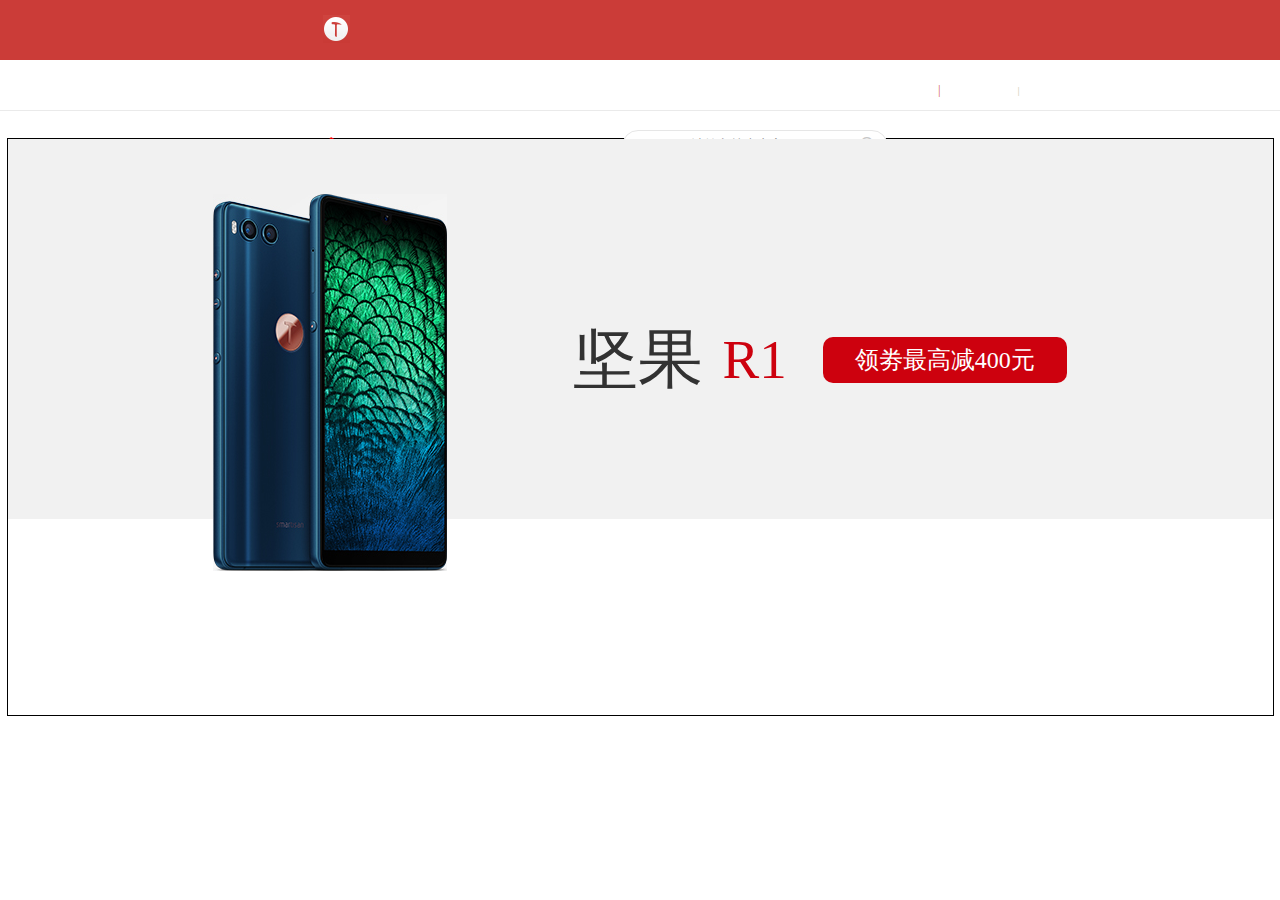
==== indexlc.html @ 738350a4 "xin" ====
<!DOCTYPE html>
<html lang="en">
<head>
	<meta charset="UTF-8">
	<meta http-equiv="Content-Type" content="text/html; charset=utf-8" />
	<meta http-equiv="Content-Type" content="text/html; charset=utf-8" />
	<meta name="keywords" content="锤子科技论坛,锤子手机,smartisan" />
	<meta name="description" content="锤子科技官方论坛,是锤子科技公司,为 Smartisan 产品用户和爱好者开设的交流讨论平台,这里汇聚了关于 Smartisan 产品方方面面的信息,拥有大量的用户原创内容. "/>
	<link rel="icon" href="images/favicon.ico">
	<link rel="stylesheet" href="css/reset.css">
	<link rel="stylesheet" href="css/indexlc.css">
	<link rel="stylesheet" href="css/commonlc.css">
	<link rel="stylesheet" href="css/iconfontlc.css">
	<title>仿锤子科技官方论坛</title>
</head>
<body>
<!-- 顶部导航栏开始 -->
<div class="top">
	<div class="container">
		<div class="container-piture">
		 	<!-- <a href="http://bbs.smartisan.com/">锤子科技官方论坛</a> -->
		 	<img src="images/8lc.png" alt="">
		</div>
		<ul class="container-left-list">
			<li class="container-left-list-item">
				<a href="#">论坛首页</a>
			</li>
			<li class="container-left-list-item">
				<a href="#">论坛版块</a>
			</li>
			<li class="container-left-list-item">
				<a href="#">官方网站</a>
			</li>
			<li class="container-left-list-item">
				<a href="#">在线商城</a>
			</li>
			<li class="container-left-list-item">
				<a href="#">欢喜云</a>
			</li>
			<li class="container-left-list-item">
				<a href="#">应用下载</a>
			</li>
			<span class="container-left-list-item-span">|</span>
		</ul>
		<ul class="container-right-list">
			<li class="container-right-list-item">
				<a href="#">登录
					<span class="container-right-list-span">|</span>
				</a>
			</li>
			<li class="container-right-list-item">
				<a href="#">注册</a>
			</li>
		</ul>
	</div>
	<div class="bottom">
		<div class="bottom-left-area">
			<i class="iconfont">&#xe615;</i>
			<a href="http://bbs.smartisan.com">论坛首页</a>
		</div>
		<div class="bottom-right-area">
			<div class="bottom-right-area-search">
				<input type="text" placeholder="搜索">
				<p>请输入搜索内容</p>
				<i class="iconfont icon1">&#xe616;</i>
				<i class="iconfont icon2">&#xe74b;</i>
				<!-- <p>用户</p> -->
			</div>
		</div>
	</div>
</div>
<!-- 顶部导航栏结束 -->

<!-- 手机展示区开始 -->
<section class="phone">
	<div class="container">
		<div class="phone-container-top">
			<div class="phone-container-picture">
				<img src="images/phonelc.PNG" alt="">
			</div>
			<div class="phone-container-new clearfix">
				<div class="name">坚果</div>
				<div class="style">R1</div>
				<div class="price">领劵最高减400元</div>
			</div>
		</div>
		<div class="phone-container-bottom">
			
		</div>
	</div>
</section>
<!-- 手机展示区结束 -->
</body>
</html>
---- css/indexlc.css ----
.top{
	/*height: 100px;*/
	/*background: #cb3c38;*/
	margin-bottom: 27px;
}
.top .container{
	width: 100%;
	height: 60px;
	background: #cb3c38;
}
.top .container .container-piture{
	float: left;
	/*background: green;*/
	height: 60px;
	width: 458px;
	box-sizing: border-box;
}
.top .container .container-piture{
	padding-left: 323px;
	padding-top: 8px;
	line-height: 60px;
}
.top .container .container-left-list{
	float: left;
	/*background: pink;*/
	height: 60px;
	width: 555px;
	margin-left: 394px;
}
.top .container .container-left-list .container-left-list-item{
	float: left;
	line-height: 60px;
	color: #fff;
	margin-left: 30px;
	cursor: pointer;
	font-size: 14px;
}
.top .container .container-right-list{
	float: left;
	/*background: blue;*/
	height: 60px;
	width: 100px;
}
.top .container .container-left-list .container-left-list-item-span{
	margin-left: 42px;
	line-height: 60px;
	font-size: 13px;
	color: #d4625e;
}
.top .container .container-right-list{
	margin-left: 38px;
}
.top .container .container-right-list .container-right-list-item{
	float: left;
	line-height: 60px;
	color: #fff;
	font-size: 10px;
}
.top .container .container-right-list .container-right-list-span{
	line-height: 60px;
	font-size: 11px;
	color: #ccccb0;
	margin-left: 8px;
	margin-right: 8px;
}
.bottom{
	width: 100%;
	height: 50px;
	background: #fff;
	border-bottom: 1px solid #eaeaea;
}
.top .bottom-left-area{
	position: relative;
	float: left; 
	margin-left: 323px;
	height: 40px;
	width: 83px;
	line-height: 50px;
	font-size: 18px;
	color: red;
	box-sizing: border-box;
}
.top .bottom-left-area a{
	color: #757575;
	font-size: 14px;
	margin-left: 5px;
}
.top .bottom-right-area{
	position: relative;
	float: right; 
	/*height: 50px;*/
	line-height: 50px;
	margin-right: 392px;
	/*background: blue;*/
}
.top .bottom-right-area input{
	border-radius: 20px;
	width: 250px;
	height: 30px;
	border: 1px solid #e6e6e6;
	outline: none;
	cursor: pointer;
	font-size: 13px;
	line-height: 50px;
	color: #999999;
	padding-left: 14px;
}
.top .bottom-right-area p{
	position: absolute;
	top:0;
	left:70px;
	font-size: 13px;
	color: #757575;
	line-height: 50px;
}
.top .bottom-right-area .icon1{
	position: absolute;
	top: 0;
	left: 48px;
	color: #c7c7c7;
	cursor: pointer;
}
.top .bottom-right-area .icon2{
	position: absolute;
	top: 0;
	right: 12px;
	font-size: 17px;
	color: #c7c7c7;
	cursor: pointer;
}
/*顶部导航栏结束*/

/*手机展示区开始*/
.phone .container{
	width: 1265px;
	height: 576px;
	border: 1px solid #000;
}
.phone .container .phone-container-top{
	position: relative;
	width: 100%;
	height: 380px;
	background:#f1f1f1; 
}
.phone .container .phone-container-picture{
	position: absolute;
	top: 55px;
	left: 205px;
}
.phone .container .phone-container-new{
	float: right;
	width: 900px;
	/*line-height: 380px;*/
}
.phone .container .phone-container-new .name{
	float: left;
	font-size: 65px;
	height: 65px;
	line-height: 65px;
	margin-top: 157px;
	color: #323232;
	margin-left: 200px;
	margin-right: 20px;
}
.phone .container .phone-container-new .style{
	float: left;
	font-size: 55px;
	height: 55px;
	line-height: 55px;
	margin-top: 162px;
	color: #cd010e;
	margin-right: 36px;
}
.phone .container .phone-container-new .price{
	float: left;
	font-size: 24px;
	width: 244px;
	height: 46px;
	line-height: 46px;
	color: #fff;
	text-align: center;
	margin-top: 167px;
	border-radius: 10px;
	background: #cd010e;
}
.phone .container .phone-container-display{
	width: 100%;
	height: 576px;
	background: #f1f1f1;
}
---- css/commonlc.css ----
.container{
	width: 1900px;
	margin: 0px auto;
}
.clearfix:after{
	display: block;
	height: 0;
	content: "";
	visibility: hidden;
	clear: both;
}
.clearfix{
	*zoom: 1;
}
a{
	text-decoration: none;
	color: #fff;
}
li{
	list-style: none;
}
.ad-list{
	width: 100%;
	border-radius: 10px;
}
.ad-list li{
	float: left;
	border: 1px solid #ededed;
	box-sizing: border-box;
	/*border-radius: 10px;*/
}
.hover:hover{
box-shadow:inset 0 0 38px rgba(0,0,0,.08);
}
---- css/iconfontlc.css ----
@font-face {font-family: "iconfont";
  src: url('iconfont.eot?t=1557052881817'); /* IE9 */
  src: url('iconfont.eot?t=1557052881817#iefix') format('embedded-opentype'), /* IE6-IE8 */
  url('[data-uri]') format('woff2'),
  url('iconfont.woff?t=1557052881817') format('woff'),
  url('iconfont.ttf?t=1557052881817') format('truetype'), /* chrome, firefox, opera, Safari, Android, iOS 4.2+ */
  url('iconfont.svg?t=1557052881817#iconfont') format('svg'); /* iOS 4.1- */
}

.iconfont {
  font-family: "iconfont" !important;
  font-size: 16px;
  font-style: normal;
  -webkit-font-smoothing: antialiased;
  -moz-osx-font-smoothing: grayscale;
}

.icon-shangcheng:before {
  content: "\e72b";
}

.icon-iconfontwenhao:before {
  content: "\e60c";
}

.icon-circleyuanquan:before {
  content: "\e71e";
}

.icon-ai-eye:before {
  content: "\e669";
}

.icon-review:before {
  content: "\e74d";
}

.icon-weibo:before {
  content: "\e63d";
}

.icon-gantan:before {
  content: "\e65f";
}

.icon-ios:before {
  content: "\e62a";
}

.icon-shouji:before {
  content: "\e62e";
}

.icon-weixin:before {
  content: "\e73b";
}

.icon-china:before {
  content: "\e65e";
}

.icon-shouye:before {
  content: "\e615";
}

.icon-chongzi:before {
  content: "\e73f";
}

.icon-xiajiantou:before {
  content: "\e616";
}

.icon-dianshi:before {
  content: "\e606";
}

.icon-biji:before {
  content: "\e649";
}

.icon-ico:before {
  content: "\e646";
}

.icon-shouye1:before {
  content: "\e73d";
}

.icon-chazhao:before {
  content: "\e74b";
}

.icon-ziyuan:before {
  content: "\e60d";
}
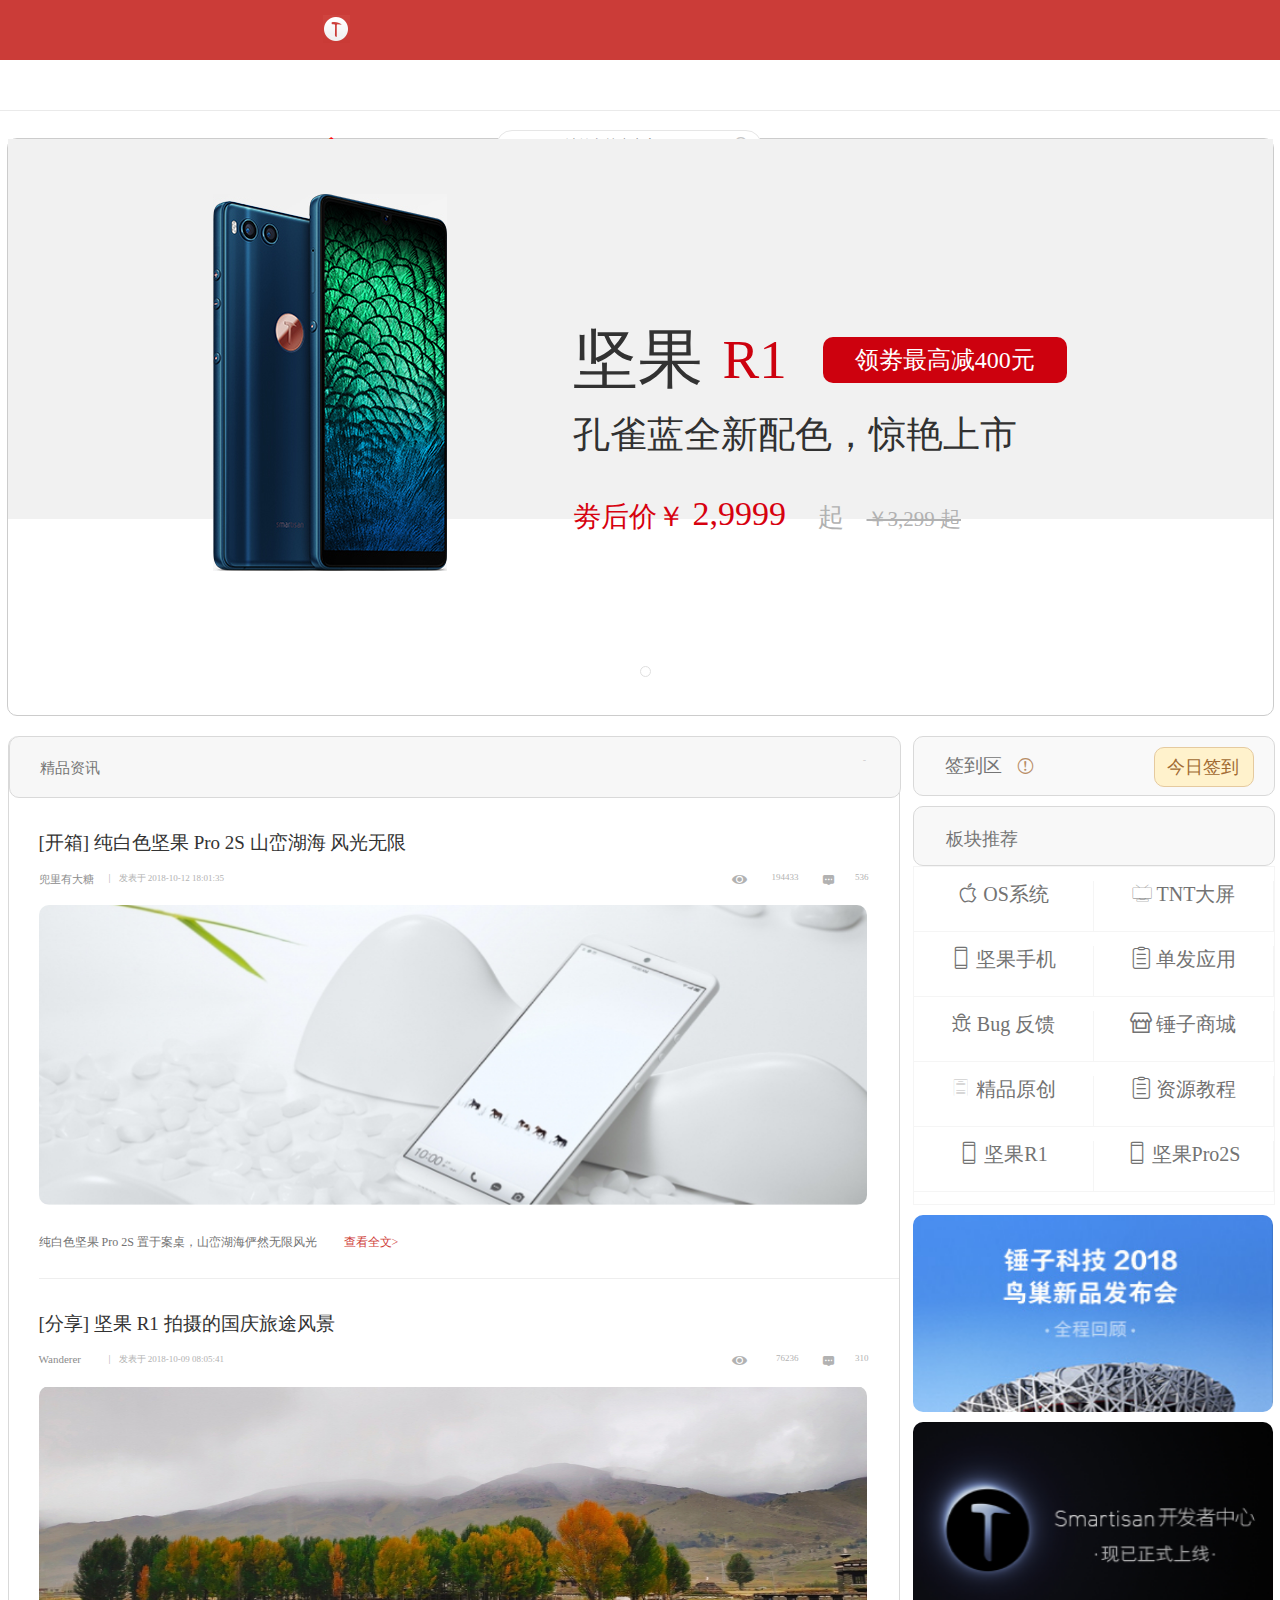
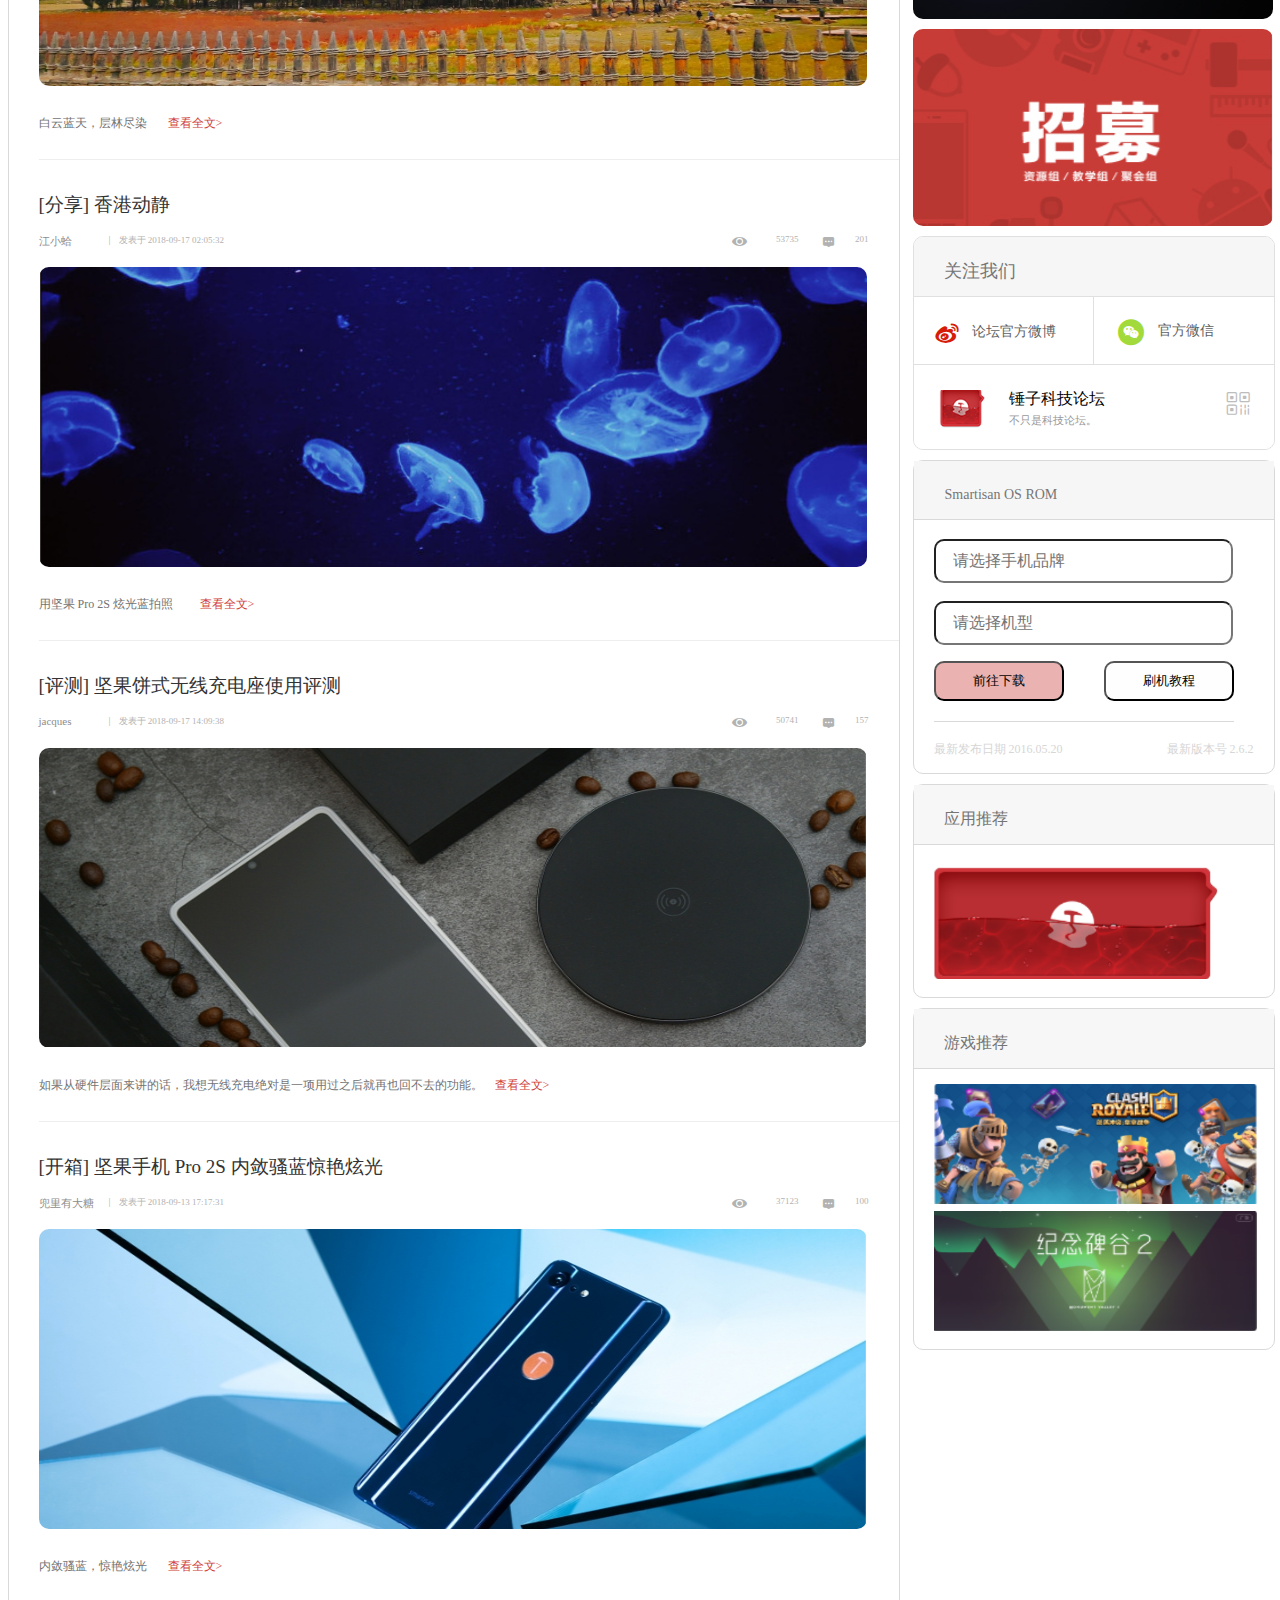
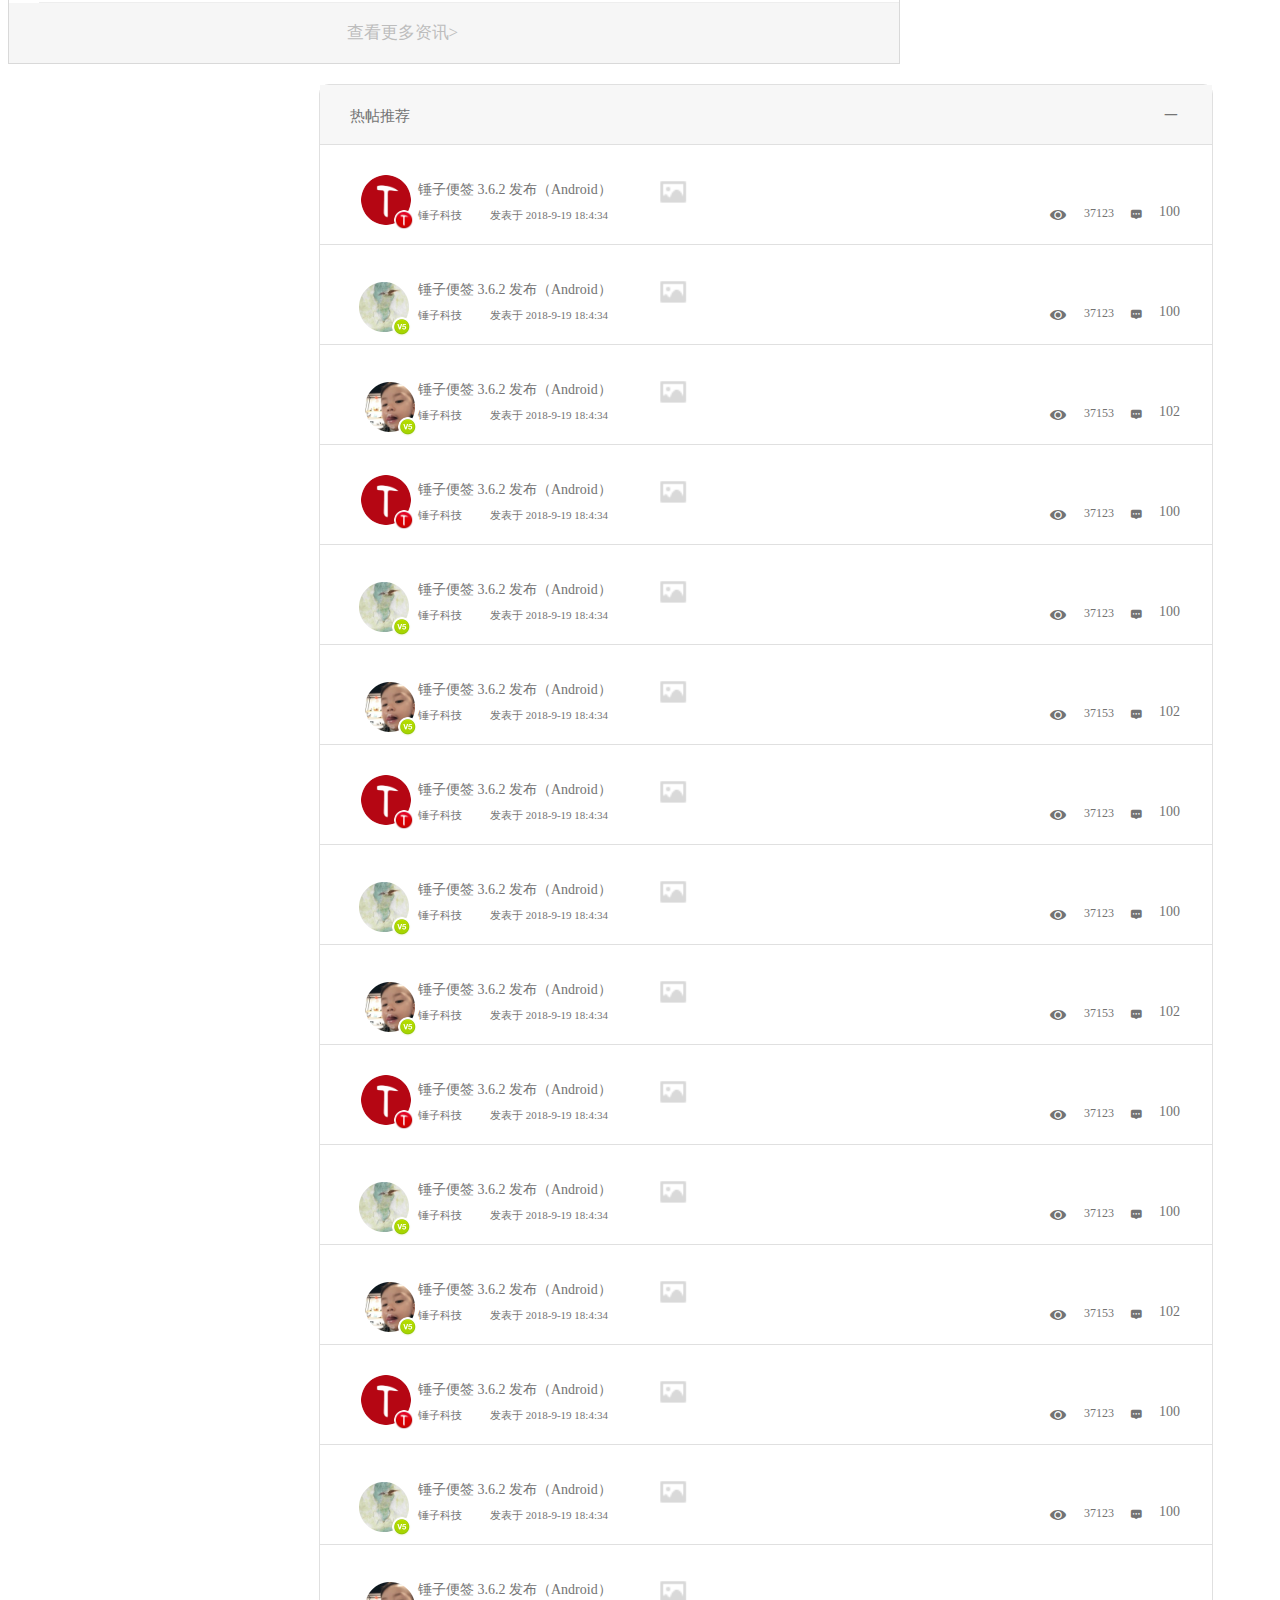
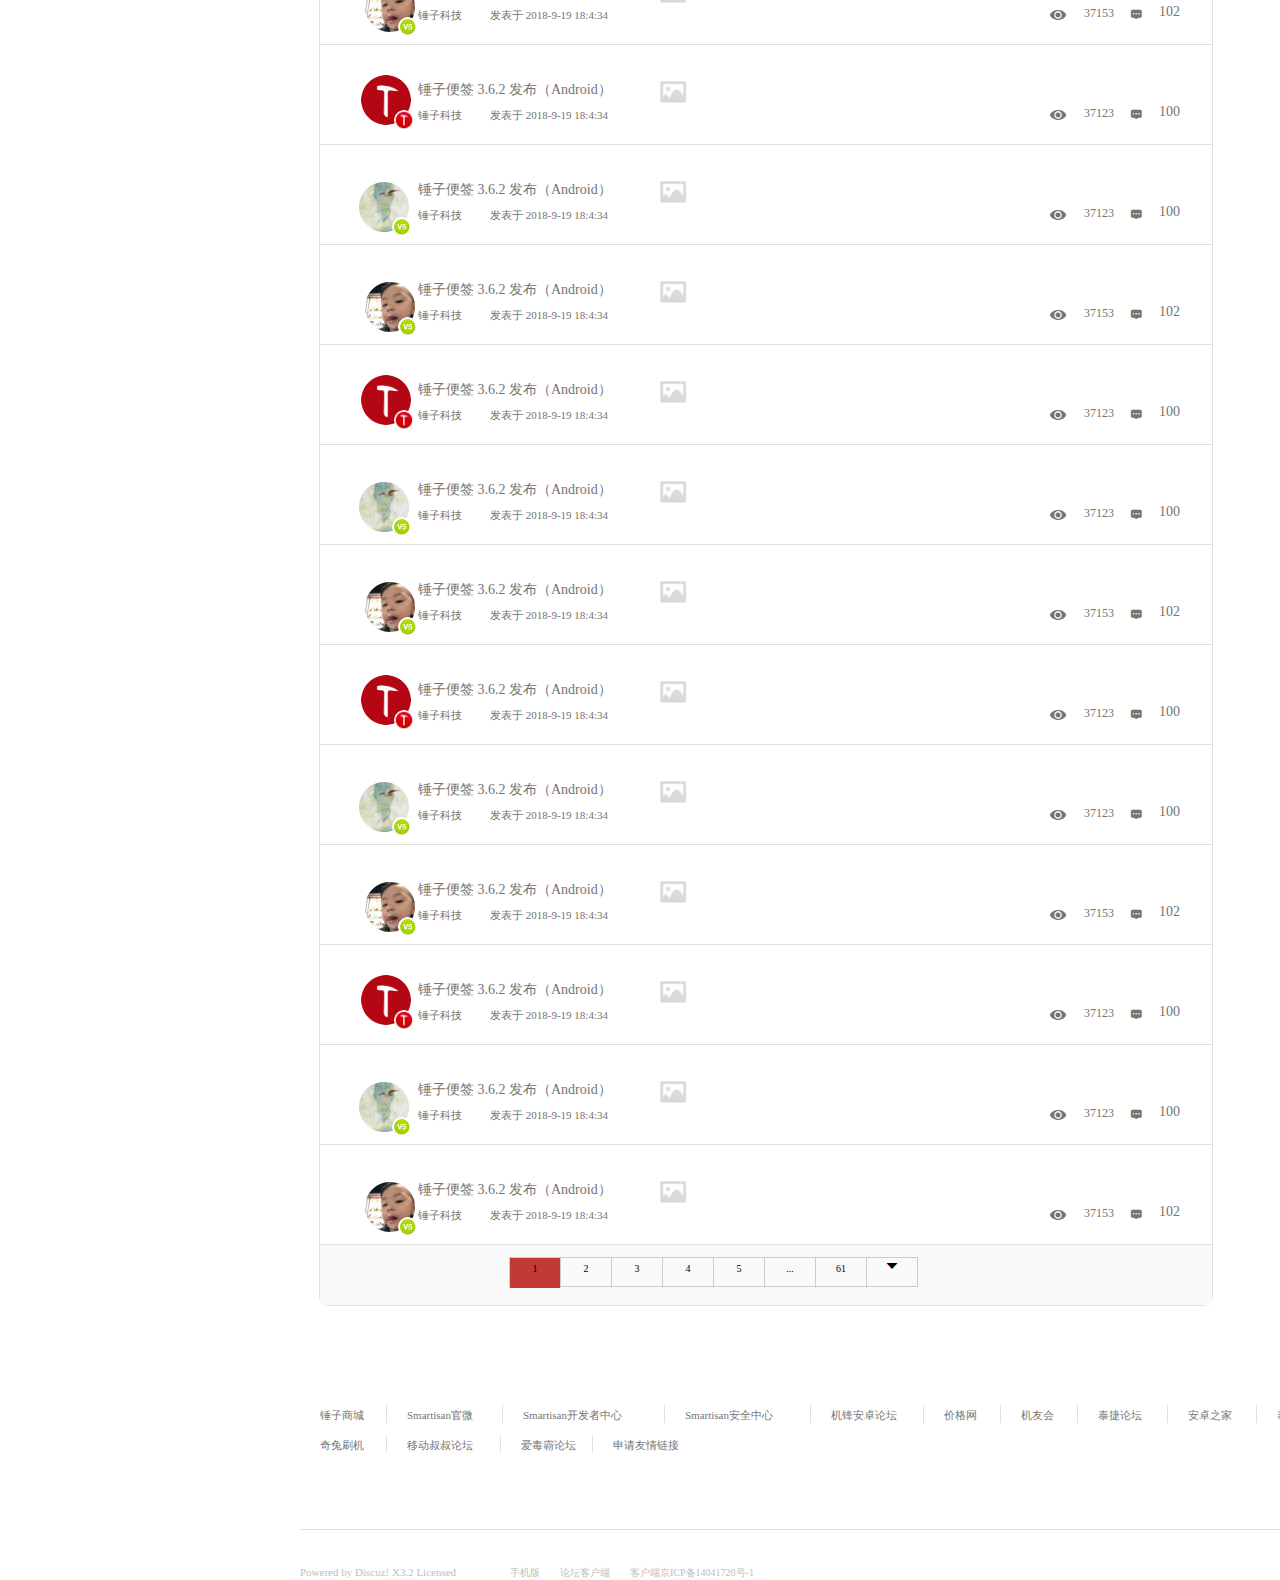
==== commit 8eccebe8: "new" ====
--- a/indexlc.html
+++ b/indexlc.html
@@ -64,7 +64,6 @@
 				<p>请输入搜索内容</p>
 				<i class="iconfont icon1">&#xe616;</i>
 				<i class="iconfont icon2">&#xe74b;</i>
-				<!-- <p>用户</p> -->
 			</div>
 		</div>
 	</div>
@@ -78,17 +77,664 @@
 			<div class="phone-container-picture">
 				<img src="images/phonelc.PNG" alt="">
 			</div>
-			<div class="phone-container-new clearfix">
+			<div class="phone-container-new">
 				<div class="name">坚果</div>
 				<div class="style">R1</div>
 				<div class="price">领劵最高减400元</div>
+				<div class="content">孔雀蓝全新配色，惊艳上市</div>
+				<div class="spical">劵后价￥</div>
+				<bold class="spical-price">2,9999</bold>
+				<strong class="spical-zi">起</strong>
+				<del class="spical-del">￥3,299    起</del>
 			</div>
 		</div>
 		<div class="phone-container-bottom">
-			
+			<div class="yuan"></div>
 		</div>
 	</div>
 </section>
 <!-- 手机展示区结束 -->
+
+<!-- 精品资讯开始 -->
+<section class="content">
+		<div class="container">
+			<div class="container-left">
+				<div class="container-left-top">
+					<p>精品资讯</p>
+					<span>一</span>
+				</div>
+				<div class="container-left-content">
+					<div class="container-left-content-title">
+						<a href="http://bbs.smartisan.com/forum.php?mod=viewthread&tid=1023816">[开箱] 纯白色坚果 Pro 2S 山峦湖海 风光无限</a>
+						<p class="author">兜里有大糖</p>
+							<p class="shu">|</p>
+						<p class="time">发表于 2018-10-12 18:01:35</p>
+						<i class="iconfont left">&#xe669;</i>
+						<p class="brows">194433</p>
+						<i class="iconfont right">&#xe74d;</i>
+						<p class="words">536</p>
+					</div>
+					<div class="container-left-content-picture">
+						<img src="images/jingpinlc1.png" alt="">
+					</div>
+					<div class="container-left-bottom">
+						<p class="style">纯白色坚果 Pro 2S 置于案桌，山峦湖海俨然无限风光</p>
+						<a href="http://bbs.smartisan.com/forum.php?mod=viewthread&tid=1023816" class="chakan">查看全文></a>
+					</div>
+				</div>
+				<div class="container-left-content">
+					<div class="container-left-content-title">
+						<a href="http://bbs.smartisan.com/forum.php?mod=viewthread&tid=1023816">[分享] 坚果 R1 拍摄的国庆旅途风景</a>
+						<p class="author">Wanderer</p>
+							<p class="shu">|</p>
+						<p class="time">发表于 2018-10-09 08:05:41</p>
+						<i class="iconfont left">&#xe669;</i>
+						<p class="brows">76236</p>
+						<i class="iconfont right">&#xe74d;</i>
+						<p class="words">310</p>
+					</div>
+					<div class="container-left-content-picture">
+						<img src="images/jingpinlc2.png" alt="">
+					</div>
+					<div class="container-left-bottom">
+						<p class="style">白云蓝天，层林尽染</p>
+						<a href="http://bbs.smartisan.com/forum.php?mod=viewthread&tid=1023816" class="chakan1">查看全文></a>
+					</div>
+				</div>
+				<div class="container-left-content">
+					<div class="container-left-content-title">
+						<a href="http://bbs.smartisan.com/forum.php?mod=viewthread&tid=1023816">[分享] 香港动静</a>
+						<p class="author">江小蛤</p>
+							<p class="shu">|</p>
+						<p class="time">发表于 2018-09-17 02:05:32</p>
+						<i class="iconfont left">&#xe669;</i>
+						<p class="brows">53735</p>
+						<i class="iconfont right">&#xe74d;</i>
+						<p class="words">201</p>
+					</div>
+					<div class="container-left-content-picture">
+						<img src="images/jingpinlc3.png" alt="">
+					</div>
+					<div class="container-left-bottom">
+						<p class="style">用坚果 Pro 2S 炫光蓝拍照</p>
+						<a href="http://bbs.smartisan.com/forum.php?mod=viewthread&tid=1023816" class="chakan2">查看全文></a>
+					</div>
+				</div>
+				<div class="container-left-content">
+					<div class="container-left-content-title">
+						<a href="http://bbs.smartisan.com/forum.php?mod=viewthread&tid=1023816">[评测] 坚果饼式无线充电座使用评测</a>
+						<p class="author">jacques</p>
+							<p class="shu">|</p>
+						<p class="time">发表于 2018-09-17 14:09:38</p>
+						<i class="iconfont left">&#xe669;</i>
+						<p class="brows">50741</p>
+						<i class="iconfont right">&#xe74d;</i>
+						<p class="words">157</p>
+					</div>
+					<div class="container-left-content-picture">
+						<img src="images/jingpinlc4.png" alt="">
+					</div>
+					<div class="container-left-bottom">
+						<p class="style">如果从硬件层面来讲的话，我想无线充电绝对是一项用过之后就再也回不去的功能。</p>
+						<a href="http://bbs.smartisan.com/forum.php?mod=viewthread&tid=1023816" class="chakan3">查看全文></a>
+					</div>
+				</div>
+				<div class="container-left-content">
+					<div class="container-left-content-title">
+						<a href="http://bbs.smartisan.com/forum.php?mod=viewthread&tid=1023816">[开箱] 坚果手机 Pro 2S 内敛骚蓝惊艳炫光</a>
+						<p class="author">兜里有大糖</p>
+							<p class="shu">|</p>
+						<p class="time">发表于 2018-09-13 17:17:31</p>
+						<i class="iconfont left">&#xe669;</i>
+						<p class="brows">37123</p>
+						<i class="iconfont right">&#xe74d;</i>
+						<p class="words">100</p>
+					</div>
+					<div class="container-left-content-picture">
+						<img src="images/jingpinlc5.png" alt="">
+					</div>
+					<div class="container-left-bottom">
+						<p class="style">内敛骚蓝，惊艳炫光</p>
+						<a href="http://bbs.smartisan.com/forum.php?mod=viewthread&tid=1023816" class="chakan4">查看全文></a>
+					</div>
+				</div>
+				<div class="container-left-foot">
+					<a href="#">查看更多资讯></a>
+				</div>
+			</div>
+			<div class="container-right">
+				<div class="container-right-top">
+					<p class="left">签到区</p>
+					<i class="iconfont">&#xe65f;</i>
+					<div class="right">
+						<a href="https://account.smartisan.com/#/v2/login?return_url=http:%2F%2Fbbs.smartisan.com%2Fforum.php" class="today" >今日签到</a>
+					</div>
+				</div>
+				<div class="container-right-arear">
+					<p class="container-right-arear-title">板块推荐</p>
+				</div>
+				<ul class="container-right-arear-content">    
+					<li class="container-right-arear-content-item">
+						<i class="iconfont">&#xe62a;</i>
+						<a href="http://bbs.smartisan.com/forum-225-1.html">OS系统</a>
+					</li>
+					<li class="container-right-arear-content-item">
+						<i class="iconfont">&#xe606;</i>
+						<a href="http://bbs.smartisan.com/forum-189-1.html">TNT大屏</a>
+					</li>
+					<li class="container-right-arear-content-item">
+						<i class="iconfont">&#xe62e;</i>
+					<a href="http://bbs.smartisan.com/forum-133-1.html">坚果手机</a>
+					</li>
+					<li class="container-right-arear-content-item">
+						<i class="iconfont">&#xe60d;</i>
+						<a href="http://bbs.smartisan.com/forum-133-1.html">单发应用</a>
+					</li>
+					<li class="container-right-arear-content-item">
+						<i class="iconfont">&#xe73f;</i>
+						<a href="http://bbs.smartisan.com/forum-133-1.html">Bug 反馈</a>
+					</li>
+					<li class="container-right-arear-content-item">
+						<i class="iconfont">&#xe72b;</i>
+					<a href="http://bbs.smartisan.com/forum-133-1.html">锤子商城</a>
+					</li>
+					<li class="container-right-arear-content-item">
+						<i class="iconfont">&#xe649;</i>
+					<a href="http://bbs.smartisan.com/forum-133-1.html">精品原创</a>
+					</li>
+					<li class="container-right-arear-content-item">
+						<i class="iconfont">&#xe60d;</i>
+						<a href="http://bbs.smartisan.com/forum-133-1.html">资源教程</a>
+					</li>
+					<li class="container-right-arear-content-item">
+						<i class="iconfont">&#xe62e;</i>
+						<a href="http://bbs.smartisan.com/forum-133-1.html">坚果R1</a>
+					</li>
+					<li class="container-right-arear-content-item">
+						<i class="iconfont">&#xe62e;</i>
+						<a href="http://bbs.smartisan.com/forum-133-1.html">坚果Pro2S</a>
+					</li>
+				</ul>
+				<div class="container-right-picture1">
+					<a href="http://bbs.smartisan.com/thread-888575-1-1.html" class="picture"></a>
+				</div>
+				<div class="container-right-picture2">
+					<a href="http://bbs.smartisan.com/thread-888575-1-1.html" class="picture"></a>
+				</div>
+				<div class="container-right-picture3">
+					<a href="http://bbs.smartisan.com/thread-888575-1-1.html" class="picture"></a>
+				</div>
+				<div class="container-right-conatct">
+					<div class="container-right-conatct-title">
+						<p class="container-right-conatct-title-conten">关注我们</p>
+					</div>
+					<div class="container-right-conatct-icon">
+						<div class="weibo">
+							<i class="iconfont weibo-icon">&#xe63d;</i>
+							<a href="https://weibo.com/u/5702775935" class="weibo-content">论坛官方微博</a>
+						</div>
+						<div class="weixin">
+							<i class="iconfont weixin-icon">&#xe73b;</i>
+							<a href="#" class="weixin-content">官方微信</a>
+						</div>
+						<div class="erweima">
+							<i class="iconfont erweima-icon">&#xe646;</i>
+							<img src="images/weibolc5.png" class="weibolc5">
+							<a href="#" class="erweima-content">锤子科技论坛</a>
+							<p class="erweima-content-bot">不只是科技论坛。</p>
+						</div>
+					</div>
+				</div>
+				<div class="container-right-rom">
+					<div class="container-right-rom-title">
+						<p class="container-right-rom-title-content">Smartisan OS ROM</p>
+						<input type="text" class="input1" placeholder="请选择手机品牌">
+						<input type="text" class="input2" placeholder="请选择机型">
+						<div class="button">
+							<button class="dowlod">前往下载</button>
+							<button class="shuaji">刷机教程</button>	
+						</div>
+					</div>
+					<div class="style">
+						<div class="style-time">最新发布日期 2016.05.20</div>
+						<div class="style-infrom">最新版本号 2.6.2</div>
+					</div>
+				</div>
+				<div class="apply">
+					<div class="apply-title">
+						<p class="apply-title-content">应用推荐</p>
+					</div>
+					<div class="apply-piture">
+						<img src="images/yingyonglc.png" alt="">
+					</div>
+				</div>
+				<div class="game">
+					<div class="game-title">
+						<p class="game-title-content">游戏推荐</p>
+					</div>
+					<div class="game-picture1">
+						<img src="images/gamelc1.png" alt="">
+					</div>
+					<div class="game-picture2">
+						<img src="images/gamelc2.png" alt="">
+					</div>
+				</div>
+			</div>
+		</div>
+</section>
+<!-- 精品资讯结束 -->
+<!-- 热帖推荐开始 -->
+<section class="note">
+		<div class="container">
+			<div class="container-top">
+				<div class="title">
+					<span>热帖推荐</span>
+					<p>一</p>
+				</div>
+			</div>
+			<div class="conrainer-contents">	
+				<div class="container-content">
+					<img src="images/tiezilc1.png" class="tiezilc1">
+					<a href="" class="title">锤子便签 3.6.2 发布（Android）</a>
+					<a href="" class="author">锤子科技</a>
+					<span class="time">发表于 2018-9-19 18:4:34</span>
+					<img src="images/gylc.png" class="gylc">
+					<i class="iconfont left">&#xe669;</i>
+					<p class="brows">37123</p>
+					<i class="iconfont right">&#xe74d;</i>
+					<p class="words">100</p>
+				</div>
+				<div class="container-content">
+					<img src="images/tiezilc3.png" class="tiezilc1">
+					<a href="" class="title">锤子便签 3.6.2 发布（Android）</a>
+					<a href="" class="author">锤子科技</a>
+					<span class="time">发表于 2018-9-19 18:4:34</span>
+					<img src="images/gylc.png" class="gylc">
+					<i class="iconfont left">&#xe669;</i>
+					<p class="brows">37123</p>
+					<i class="iconfont right">&#xe74d;</i>
+					<p class="words">100</p>
+				</div>
+				<div class="container-content">
+					<img src="images/tiezilc2.png" class="tiezilc1">
+					<a href="" class="title">锤子便签 3.6.2 发布（Android）</a>
+					<a href="" class="author">锤子科技</a>
+					<span class="time">发表于 2018-9-19 18:4:34</span>
+					<img src="images/gylc.png" class="gylc">
+					<i class="iconfont left">&#xe669;</i>
+					<p class="brows">37153</p>
+					<i class="iconfont right">&#xe74d;</i>
+					<p class="words">102</p>
+				</div>
+				<div class="container-content">
+					<img src="images/tiezilc1.png" class="tiezilc1">
+					<a href="" class="title">锤子便签 3.6.2 发布（Android）</a>
+					<a href="" class="author">锤子科技</a>
+					<span class="time">发表于 2018-9-19 18:4:34</span>
+					<img src="images/gylc.png" class="gylc">
+					<i class="iconfont left">&#xe669;</i>
+					<p class="brows">37123</p>
+					<i class="iconfont right">&#xe74d;</i>
+					<p class="words">100</p>
+				</div>
+				<div class="container-content">
+					<img src="images/tiezilc3.png" class="tiezilc1">
+					<a href="" class="title">锤子便签 3.6.2 发布（Android）</a>
+					<a href="" class="author">锤子科技</a>
+					<span class="time">发表于 2018-9-19 18:4:34</span>
+					<img src="images/gylc.png" class="gylc">
+					<i class="iconfont left">&#xe669;</i>
+					<p class="brows">37123</p>
+					<i class="iconfont right">&#xe74d;</i>
+					<p class="words">100</p>
+				</div>
+				<div class="container-content">
+					<img src="images/tiezilc2.png" class="tiezilc1">
+					<a href="" class="title">锤子便签 3.6.2 发布（Android）</a>
+					<a href="" class="author">锤子科技</a>
+					<span class="time">发表于 2018-9-19 18:4:34</span>
+					<img src="images/gylc.png" class="gylc">
+					<i class="iconfont left">&#xe669;</i>
+					<p class="brows">37153</p>
+					<i class="iconfont right">&#xe74d;</i>
+					<p class="words">102</p>
+				</div>
+				<div class="container-content">
+					<img src="images/tiezilc1.png" class="tiezilc1">
+					<a href="" class="title">锤子便签 3.6.2 发布（Android）</a>
+					<a href="" class="author">锤子科技</a>
+					<span class="time">发表于 2018-9-19 18:4:34</span>
+					<img src="images/gylc.png" class="gylc">
+					<i class="iconfont left">&#xe669;</i>
+					<p class="brows">37123</p>
+					<i class="iconfont right">&#xe74d;</i>
+					<p class="words">100</p>
+				</div>
+				<div class="container-content">
+					<img src="images/tiezilc3.png" class="tiezilc1">
+					<a href="" class="title">锤子便签 3.6.2 发布（Android）</a>
+					<a href="" class="author">锤子科技</a>
+					<span class="time">发表于 2018-9-19 18:4:34</span>
+					<img src="images/gylc.png" class="gylc">
+					<i class="iconfont left">&#xe669;</i>
+					<p class="brows">37123</p>
+					<i class="iconfont right">&#xe74d;</i>
+					<p class="words">100</p>
+				</div>
+				<div class="container-content">
+					<img src="images/tiezilc2.png" class="tiezilc1">
+					<a href="" class="title">锤子便签 3.6.2 发布（Android）</a>
+					<a href="" class="author">锤子科技</a>
+					<span class="time">发表于 2018-9-19 18:4:34</span>
+					<img src="images/gylc.png" class="gylc">
+					<i class="iconfont left">&#xe669;</i>
+					<p class="brows">37153</p>
+					<i class="iconfont right">&#xe74d;</i>
+					<p class="words">102</p>
+				</div>
+				<div class="container-content">
+					<img src="images/tiezilc1.png" class="tiezilc1">
+					<a href="" class="title">锤子便签 3.6.2 发布（Android）</a>
+					<a href="" class="author">锤子科技</a>
+					<span class="time">发表于 2018-9-19 18:4:34</span>
+					<img src="images/gylc.png" class="gylc">
+					<i class="iconfont left">&#xe669;</i>
+					<p class="brows">37123</p>
+					<i class="iconfont right">&#xe74d;</i>
+					<p class="words">100</p>
+				</div>
+				<div class="container-content">
+					<img src="images/tiezilc3.png" class="tiezilc1">
+					<a href="" class="title">锤子便签 3.6.2 发布（Android）</a>
+					<a href="" class="author">锤子科技</a>
+					<span class="time">发表于 2018-9-19 18:4:34</span>
+					<img src="images/gylc.png" class="gylc">
+					<i class="iconfont left">&#xe669;</i>
+					<p class="brows">37123</p>
+					<i class="iconfont right">&#xe74d;</i>
+					<p class="words">100</p>
+				</div>
+				<div class="container-content">
+					<img src="images/tiezilc2.png" class="tiezilc1">
+					<a href="" class="title">锤子便签 3.6.2 发布（Android）</a>
+					<a href="" class="author">锤子科技</a>
+					<span class="time">发表于 2018-9-19 18:4:34</span>
+					<img src="images/gylc.png" class="gylc">
+					<i class="iconfont left">&#xe669;</i>
+					<p class="brows">37153</p>
+					<i class="iconfont right">&#xe74d;</i>
+					<p class="words">102</p>
+				</div>
+				<div class="container-content">
+					<img src="images/tiezilc1.png" class="tiezilc1">
+					<a href="" class="title">锤子便签 3.6.2 发布（Android）</a>
+					<a href="" class="author">锤子科技</a>
+					<span class="time">发表于 2018-9-19 18:4:34</span>
+					<img src="images/gylc.png" class="gylc">
+					<i class="iconfont left">&#xe669;</i>
+					<p class="brows">37123</p>
+					<i class="iconfont right">&#xe74d;</i>
+					<p class="words">100</p>
+				</div>
+				<div class="container-content">
+					<img src="images/tiezilc3.png" class="tiezilc1">
+					<a href="" class="title">锤子便签 3.6.2 发布（Android）</a>
+					<a href="" class="author">锤子科技</a>
+					<span class="time">发表于 2018-9-19 18:4:34</span>
+					<img src="images/gylc.png" class="gylc">
+					<i class="iconfont left">&#xe669;</i>
+					<p class="brows">37123</p>
+					<i class="iconfont right">&#xe74d;</i>
+					<p class="words">100</p>
+				</div>
+				<div class="container-content">
+					<img src="images/tiezilc2.png" class="tiezilc1">
+					<a href="" class="title">锤子便签 3.6.2 发布（Android）</a>
+					<a href="" class="author">锤子科技</a>
+					<span class="time">发表于 2018-9-19 18:4:34</span>
+					<img src="images/gylc.png" class="gylc">
+					<i class="iconfont left">&#xe669;</i>
+					<p class="brows">37153</p>
+					<i class="iconfont right">&#xe74d;</i>
+					<p class="words">102</p>
+				</div>
+				<div class="container-content">
+					<img src="images/tiezilc1.png" class="tiezilc1">
+					<a href="" class="title">锤子便签 3.6.2 发布（Android）</a>
+					<a href="" class="author">锤子科技</a>
+					<span class="time">发表于 2018-9-19 18:4:34</span>
+					<img src="images/gylc.png" class="gylc">
+					<i class="iconfont left">&#xe669;</i>
+					<p class="brows">37123</p>
+					<i class="iconfont right">&#xe74d;</i>
+					<p class="words">100</p>
+				</div>
+				<div class="container-content">
+					<img src="images/tiezilc3.png" class="tiezilc1">
+					<a href="" class="title">锤子便签 3.6.2 发布（Android）</a>
+					<a href="" class="author">锤子科技</a>
+					<span class="time">发表于 2018-9-19 18:4:34</span>
+					<img src="images/gylc.png" class="gylc">
+					<i class="iconfont left">&#xe669;</i>
+					<p class="brows">37123</p>
+					<i class="iconfont right">&#xe74d;</i>
+					<p class="words">100</p>
+				</div>
+				<div class="container-content">
+					<img src="images/tiezilc2.png" class="tiezilc1">
+					<a href="" class="title">锤子便签 3.6.2 发布（Android）</a>
+					<a href="" class="author">锤子科技</a>
+					<span class="time">发表于 2018-9-19 18:4:34</span>
+					<img src="images/gylc.png" class="gylc">
+					<i class="iconfont left">&#xe669;</i>
+					<p class="brows">37153</p>
+					<i class="iconfont right">&#xe74d;</i>
+					<p class="words">102</p>
+				</div>
+				<div class="container-content">
+					<img src="images/tiezilc1.png" class="tiezilc1">
+					<a href="" class="title">锤子便签 3.6.2 发布（Android）</a>
+					<a href="" class="author">锤子科技</a>
+					<span class="time">发表于 2018-9-19 18:4:34</span>
+					<img src="images/gylc.png" class="gylc">
+					<i class="iconfont left">&#xe669;</i>
+					<p class="brows">37123</p>
+					<i class="iconfont right">&#xe74d;</i>
+					<p class="words">100</p>
+				</div>
+				<div class="container-content">
+					<img src="images/tiezilc3.png" class="tiezilc1">
+					<a href="" class="title">锤子便签 3.6.2 发布（Android）</a>
+					<a href="" class="author">锤子科技</a>
+					<span class="time">发表于 2018-9-19 18:4:34</span>
+					<img src="images/gylc.png" class="gylc">
+					<i class="iconfont left">&#xe669;</i>
+					<p class="brows">37123</p>
+					<i class="iconfont right">&#xe74d;</i>
+					<p class="words">100</p>
+				</div>
+				<div class="container-content">
+					<img src="images/tiezilc2.png" class="tiezilc1">
+					<a href="" class="title">锤子便签 3.6.2 发布（Android）</a>
+					<a href="" class="author">锤子科技</a>
+					<span class="time">发表于 2018-9-19 18:4:34</span>
+					<img src="images/gylc.png" class="gylc">
+					<i class="iconfont left">&#xe669;</i>
+					<p class="brows">37153</p>
+					<i class="iconfont right">&#xe74d;</i>
+					<p class="words">102</p>
+				</div>
+				<div class="container-content">
+					<img src="images/tiezilc1.png" class="tiezilc1">
+					<a href="" class="title">锤子便签 3.6.2 发布（Android）</a>
+					<a href="" class="author">锤子科技</a>
+					<span class="time">发表于 2018-9-19 18:4:34</span>
+					<img src="images/gylc.png" class="gylc">
+					<i class="iconfont left">&#xe669;</i>
+					<p class="brows">37123</p>
+					<i class="iconfont right">&#xe74d;</i>
+					<p class="words">100</p>
+				</div>
+				<div class="container-content">
+					<img src="images/tiezilc3.png" class="tiezilc1">
+					<a href="" class="title">锤子便签 3.6.2 发布（Android）</a>
+					<a href="" class="author">锤子科技</a>
+					<span class="time">发表于 2018-9-19 18:4:34</span>
+					<img src="images/gylc.png" class="gylc">
+					<i class="iconfont left">&#xe669;</i>
+					<p class="brows">37123</p>
+					<i class="iconfont right">&#xe74d;</i>
+					<p class="words">100</p>
+				</div>
+				<div class="container-content">
+					<img src="images/tiezilc2.png" class="tiezilc1">
+					<a href="" class="title">锤子便签 3.6.2 发布（Android）</a>
+					<a href="" class="author">锤子科技</a>
+					<span class="time">发表于 2018-9-19 18:4:34</span>
+					<img src="images/gylc.png" class="gylc">
+					<i class="iconfont left">&#xe669;</i>
+					<p class="brows">37153</p>
+					<i class="iconfont right">&#xe74d;</i>
+					<p class="words">102</p>
+				</div>
+				<div class="container-content">
+					<img src="images/tiezilc1.png" class="tiezilc1">
+					<a href="" class="title">锤子便签 3.6.2 发布（Android）</a>
+					<a href="" class="author">锤子科技</a>
+					<span class="time">发表于 2018-9-19 18:4:34</span>
+					<img src="images/gylc.png" class="gylc">
+					<i class="iconfont left">&#xe669;</i>
+					<p class="brows">37123</p>
+					<i class="iconfont right">&#xe74d;</i>
+					<p class="words">100</p>
+				</div>
+				<div class="container-content">
+					<img src="images/tiezilc3.png" class="tiezilc1">
+					<a href="" class="title">锤子便签 3.6.2 发布（Android）</a>
+					<a href="" class="author">锤子科技</a>
+					<span class="time">发表于 2018-9-19 18:4:34</span>
+					<img src="images/gylc.png" class="gylc">
+					<i class="iconfont left">&#xe669;</i>
+					<p class="brows">37123</p>
+					<i class="iconfont right">&#xe74d;</i>
+					<p class="words">100</p>
+				</div>
+				<div class="container-content">
+					<img src="images/tiezilc2.png" class="tiezilc1">
+					<a href="" class="title">锤子便签 3.6.2 发布（Android）</a>
+					<a href="" class="author">锤子科技</a>
+					<span class="time">发表于 2018-9-19 18:4:34</span>
+					<img src="images/gylc.png" class="gylc">
+					<i class="iconfont left">&#xe669;</i>
+					<p class="brows">37153</p>
+					<i class="iconfont right">&#xe74d;</i>
+					<p class="words">102</p>
+				</div>
+			</div>
+			<div class="container-bottom">
+				<ul class="container-bottom-num">
+					<li class="time">
+						<a href="#" class="numb">1</a>
+					</li>
+					<li class="time">
+						<a href="#" class="numb">2</a>
+					</li>
+					<li class="time">
+						<a href="#" class="numb">3</a>
+					</li>
+					<li class="time">
+						<a href="#" class="numb">4</a>
+					</li>
+					<li class="time">
+						<a href="#" class="numb">5</a>
+					</li>
+					<li class="time">
+						<a href="#" class="numb">...</a>
+					</li>
+					<li class="time">
+						<a href="#" class="numb">61</a>
+					</li>
+					<li class="time">
+						<a href="#" class="numb">
+							<i class="iconfont">&#xe616;</i>
+						</a>
+					</li>
+				</ul>
+			</div>
+		</div>
+</section>
+<!-- 热帖推荐结束 -->
+<!-- 底部信息开始 -->
+<section>
+	<div class="bottom">
+		<ul class="bottom-list">
+			<li class="bottom-list-item">
+				<a href="#" class="name">锤子商城</a>
+			</li>
+			<li class="bottom-list-item">
+				<a href="#" class="name">Smartisan官微</a>
+			</li>
+			<li class="bottom-list-item">
+				<a href="#" class="name">Smartisan开发者中心</a>
+			</li>
+			<li class="bottom-list-item">
+				<a href="#" class="name">Smartisan安全中心</a>
+			</li>
+			<li class="bottom-list-item">
+				<a href="#" class="name">机锋安卓论坛</a>
+			</li>
+			<li class="bottom-list-item">
+				<a href="#" class="name">价格网</a>
+			</li>
+			<li class="bottom-list-item">
+				<a href="#" class="name">机友会</a>
+			</li>
+			<li class="bottom-list-item">
+				<a href="#" class="name">泰捷论坛</a>
+			</li>
+			<li class="bottom-list-item">
+				<a href="#" class="name">安卓之家</a>
+			</li>
+			<li class="bottom-list-item">
+				<a href="#" class="name">泰捷论坛</a>
+			</li>
+			<li class="bottom-list-item">
+				<a href="#" class="name">本友会</a>
+			</li>
+			<li class="bottom-list-item">
+				<a href="#" class="name">触宝电话</a>
+			</li>
+			<li class="bottom-list-item">
+				<a href="#" class="name">奇兔刷机</a>
+			</li>
+			<li class="bottom-list-item">
+				<a href="#" class="name">移动叔叔论坛</a>
+			</li>
+			<li class="bottom-list-item">
+				<a href="#" class="name">爱毒霸论坛</a>
+			</li>
+			<li class="bottom-list-item">
+				<a href="#" class="name">申请友情链接</a>
+			</li>
+		</ul>
+		<div class="bottom-foot">
+			<div class="bottom-foot-left">
+			<span class="bottom-foot-left-content">Powered by Discuz! X3.2 Licensed</span>
+			</div>
+			<div class="bottom-foot-rigth">
+				<ul class="bottom-foot-right-content">   
+					<li class="bottom-foot-right-content-item">
+						<a href="#" class="bn">手机版</a>
+					</li>
+					<li class="bottom-foot-right-content-item">
+						<a href="#" class="bn">论坛客户端</a>
+					</li>
+					<li class="bottom-foot-right-content-item">客户端京ICP备14041720号-1</li>
+				</ul>
+			</div>
+		</div>
+	</div>
+</section>
+<!-- 底部信息结束 -->
 </body>
 </html>
--- a/css/indexlc.css
+++ b/css/indexlc.css
@@ -22,9 +22,8 @@
 }
 .top .container .container-left-list{
 	float: left;
-	/*background: pink;*/
 	height: 60px;
-	width: 555px;
+	width: 571px;
 	margin-left: 394px;
 }
 .top .container .container-left-list .container-left-list-item{
@@ -37,7 +36,6 @@
 }
 .top .container .container-right-list{
 	float: left;
-	/*background: blue;*/
 	height: 60px;
 	width: 100px;
 }
@@ -63,10 +61,11 @@
 	margin-left: 8px;
 	margin-right: 8px;
 }
-.bottom{
+.top .bottom{
 	width: 100%;
 	height: 50px;
 	background: #fff;
+	margin-bottom: 20px;
 	border-bottom: 1px solid #eaeaea;
 }
 .top .bottom-left-area{
@@ -83,15 +82,12 @@
 .top .bottom-left-area a{
 	color: #757575;
 	font-size: 14px;
-	margin-left: 5px;
 }
 .top .bottom-right-area{
 	position: relative;
 	float: right; 
-	/*height: 50px;*/
 	line-height: 50px;
-	margin-right: 392px;
-	/*background: blue;*/
+	margin-right: 518px;
 }
 .top .bottom-right-area input{
 	border-radius: 20px;
@@ -131,10 +127,14 @@
 /*顶部导航栏结束*/
 
 /*手机展示区开始*/
+.phone{
+	margin-bottom: 20px;
+}
 .phone .container{
 	width: 1265px;
 	height: 576px;
-	border: 1px solid #000;
+	border: 1px solid #cccccc;
+	border-radius: 10px;
 }
 .phone .container .phone-container-top{
 	position: relative;
@@ -150,7 +150,7 @@
 .phone .container .phone-container-new{
 	float: right;
 	width: 900px;
-	/*line-height: 380px;*/
+	position: relative;
 }
 .phone .container .phone-container-new .name{
 	float: left;
@@ -183,8 +183,970 @@
 	border-radius: 10px;
 	background: #cd010e;
 }
-.phone .container .phone-container-display{
-	width: 100%;
-	height: 576px;
-	background: #f1f1f1;
-}
+.phone .container .phone-container-new .content{
+	position: absolute;
+	top: 240px;
+	left: 200px;
+	font-size: 37px;
+	color: #313131;
+
+}
+.phone .container .phone-container-new .spical{
+	position: absolute;
+	left: 200px;
+	top: 328px;
+	font-size: 28px;
+	color: #d7010f;
+}
+.phone .container .phone-container-new .spical-price{
+	position: absolute;
+	top: 325px;
+	left: 320px;
+	font-size: 34px;
+	color:#d7010f; 
+}
+.phone .container .phone-container-new .spical-zi{
+	position: absolute;
+	top: 330px;
+	left: 445px;
+	font-size: 26px;
+	color: #b1b1b1;
+}
+.phone .container .phone-container-new .spical-del-zi{
+	position: absolute;
+	top: 335px;
+	left: 578px;
+	font-size: 19px;
+	color:#b1b1b1;
+}
+.phone .container .phone-container-new .spical-del{
+	position: absolute;
+	top: 335px;
+	left: 494px;
+	font-size:21px; 
+	color:#b1b1b1;
+}
+.phone .phone-container-bottom{
+	border: 1px solid #dfdfdf;
+	width: 9px;
+	height: 9px;
+	margin-top: 147px;
+	margin-left: 632px;
+	border-radius: 50%;
+}
+/*精品资讯开始*/
+.content .container{
+	width:  1265px;
+	height: 2522px;
+	margin-bottom: 26px;
+}
+.content .container .container-left{
+	float: left;
+	width: 890px;
+	border: 1px solid #d9d9d9;
+	border-top: none;
+	border-top-left-radius: 10px;
+	border-top-right-radius: 10px;
+}
+.content .container .container-left .container-left-content-title{
+	margin-bottom: 20px;
+	width: 100%;
+	height: 87px;
+}
+.content .container .container-left .container-left-top{
+	position: relative;
+	width: 100%;
+	height: 60px;
+	background: #f7f7f7;
+	border: 1px solid #d9d9d9;
+	border-radius: 10px;
+}
+.content .container .container-left .container-left-top p{
+	position: absolute;
+	top: 22px;
+	left: 30px;
+	font-size: 15px;
+	color: #757575;
+}
+.content .container .container-left .container-left-top span{
+	position: absolute;
+	top: 22px;
+	right: 34px;
+	font-size: 3px;
+	color:#757575;
+	cursor: pointer;
+}
+.content .container .container-left .container-left-content{
+	position: relative;
+	height: 480px;
+	margin-left: 30px;
+	border-bottom: 1px solid #eeeeee;
+}
+.content .container .container-left .container-left-content a{
+	position: absolute;
+	top: 32px;
+	left:0;
+	font-size:19px;
+	color:#333333;
+}
+.content .container .container-left .container-left-content .container-left-content-title:hover a{
+	text-decoration: underline; 
+
+}
+.content .container .container-left .container-left-content .author{
+	position: absolute;
+	top: 74px;
+	left: 0;
+	font-size:11px; 
+	color:#8c8c8c;
+}
+.content .container .container-left .container-left-content .shu{
+	position: absolute;
+	top: 74px;
+	left: 70px;
+	font-size:10px; 
+	color:#b2b2b2;
+}
+.content .container .container-left .container-left-content .time{
+	position: absolute;
+	top: 74px;
+	left: 80px;
+	font-size:9px; 
+	color:#b2b2b2;
+}
+.content .container .container-left .container-left-content .left{
+	position: absolute;
+	top: 74px;
+	right: 152px;
+	font-size: 15px;
+	color:#b2b2b2;
+}
+.content .container .container-left .container-left-content .brows{
+	position: absolute;
+	top: 74px;
+	right: 100px;
+	font-size: 9px;
+	color:#b2b2b2;
+}
+.content .container .container-left .container-left-content .words{
+	position: absolute;
+	top: 74px;
+	right: 30px;
+	font-size: 9px;
+	color:#b2b2b2;
+}
+.content .container .container-left .container-left-content .right{
+	position: absolute;
+	top: 74px;
+	right: 63px;
+	font-size:15px;
+	color:#b2b2b2;
+}
+.content .container .container-left .container-left-content-picture{
+
+	width: 828px;
+	height: 300px;
+	border-radius: 10px;
+	overflow: hidden;
+}
+.content .container .container-left .container-left-content-picture img{
+	width: 100%;
+	height: 100%;
+	
+}
+.content .container .container-left .container-left-bottom{
+	position: relative;
+	width: 828px;
+	height: 75px;
+	line-height: 75px;
+}
+.content .container .container-left .container-left-bottom .style{
+	font-size: 12px;
+	color: #737373;
+}
+.content .container .container-left .container-left-bottom .chakan{
+	position: absolute;
+	top: 0;
+	left:305px;
+	font-size: 12px;
+	color: #cf3e39;
+	cursor: pointer;
+}
+.content .container .container-left .container-left-bottom .chakan1{
+	position: absolute;
+	top: 0;
+	left:129px;
+	font-size: 12px;
+	color: #cf3e39;
+	cursor: pointer;
+}
+.content .container .container-left .container-left-bottom .chakan2{
+	position: absolute;
+	top: 0;
+	left:161px;
+	font-size: 12px;
+	color: #cf3e39;
+	cursor: pointer;
+}
+.content .container .container-left .container-left-bottom .chakan3{
+	position: absolute;
+	top: 0;
+	left:456px;
+	font-size: 12px;
+	color: #cf3e39;
+	cursor: pointer;
+}
+.content .container .container-left .container-left-bottom .chakan4{
+	position: absolute;
+	top: 0;
+	left:129px;
+	font-size: 12px;
+	color: #cf3e39;
+	cursor: pointer;
+}
+.content .container .container-left .container-left-foot{
+	position: relative;
+	width: 890px;
+	height: 60px;
+	background: #f6f6f6;
+}
+.content .container .container-left .container-left-foot a{
+	position: absolute;
+	top: 0;
+	left: 338px;
+	line-height: 60px;
+	font-size: 17px;
+	color: #bdbdbd;
+
+}
+.content .container .container-right{
+	float: right;
+	width: 360px;
+	height: 1000px;
+	/*background: pink;*/
+}
+.content .container .container-right .container-right-top{
+	margin-bottom: 10px;
+}
+.content .container .container-right .container-right-top{
+	position: relative;
+	width: 100%;
+	height: 58px;
+	line-height: 58px;
+	background: #f9f9f9;
+	border: 1px solid #d9d9d9;
+	border-radius: 10px;
+}
+ .content .container .container-right .container-right-top .left{
+ 	position: absolute;
+ 	top:0; 
+ 	left:31px;
+ 	font-size:19px; 
+ 	color:#757575;
+ }
+ .content .container .container-right .container-right-top .iconfont{
+ 	position: absolute;
+ 	top:0;
+ 	left:102px;
+ 	font-size:19px;
+ 	color:#b88d66;
+ }
+ .content .container .container-right .container-right-top .right{
+ 	position: absolute;
+ 	top:10px; 
+ 	right:20px;
+ 	background: #fff2cc;
+ 	width: 98px;
+ 	height: 38px;
+ 	border: 1px solid #e5ca9f;
+ 	border-radius: 10px;
+ }
+ .content .container .container-right .container-right-top .today{
+ 	position: absolute;
+ 	top: -10px;
+ 	left: 12px;
+ 	font-size:18px; 
+ 	color:#a16a32;
+ 	cursor: pointer;
+ }
+ .content .container .container-right .container-right-arear{
+ 	position: relative;
+ 	width: 100%;
+ 	height: 58px;
+ 	background: #f8f8f8;
+ 	border: 1px solid #d9d9d9;
+ 	border-radius: 10px;
+ }
+ .content .container .container-right .container-right-arear .container-right-arear-title{
+	position: absolute;
+	top: 20px;
+	left: 32px;
+ 	font-size:18px;
+ 	color: #757575; 
+ }
+.content .container .container-right .container-right-arear-content{
+	width: 100%;
+	height: 337px;
+	background: #ffffff;
+	border: 1px solid #f5f5f5;
+	margin-bottom: 10px;
+}
+.content .container .container-right .container-right-arear-content li{
+	float: left;
+	border-bottom: 1px solid #f5f5f5;
+	border-right:1px solid #f5f5f5;
+	width: 179px;
+	height: 50px;
+	text-align: center;
+	margin-top: 14px;
+}
+.content .container .container-right .container-right-arear-content a{
+	color: #737373;
+	font-size: 20px;
+}
+.content .container .container-right .container-right-arear-content .iconfont{
+	color: #737373;
+	font-size: 22px;
+}
+.content .container .container-right .container-right-picture1{
+	width: 100%;
+	height: 197px;
+	background-image: url(../images/niaolc1.png);
+	background-repeat: no-repeat;
+	background-size: cover;
+	border-radius: 10px;
+	cursor: pointer;
+	margin-bottom: 10px;
+}
+.content .container .container-right .container-right-picture2{
+	width: 100%;
+	height: 197px;
+	background-image: url(../images/niaolc2.png);
+	background-repeat: no-repeat;
+	background-size: cover;
+	border-radius: 10px;
+	cursor: pointer;
+	margin-bottom: 10px;
+}
+.content .container .container-right .container-right-picture3{
+	width: 100%;
+	height: 197px;
+	background-image: url(../images/niaolc3.png);
+	background-repeat: no-repeat;
+	background-size: cover;
+	border-radius: 10px;
+	cursor: pointer;
+	margin-bottom: 10px;
+}
+.content .container .container-right .container-right-picture .picture{
+	display: inline-block;
+	width: 100%;
+	height: 197px;
+}
+ .content .container .container-right .container-right-conatct{
+ 	width: 100%;
+ 	height: 212px;
+ 	border-radius: 10px;
+ 	overflow: hidden;
+ 	border: 1px solid #e0e0e0;
+ 	margin-bottom: 10px;
+ }
+ .content .container .container-right-conatct .container-right-conatct-title{
+ 	position: relative;
+ 	width: 100%;
+ 	height: 59px;
+ 	background: #f6f6f6;
+ 	border-bottom: 1px solid #e0e0e0;
+ 	
+ }
+ .content .container .container-right-conatct .container-right-conatct-title .container-right-conatct-title-conten{
+ 	position: absolute;
+ 	top: 22px;
+ 	left: 30px;
+	font-size: 18px;
+ 	color:#757575;
+}
+ .content .container .container-right .container-right-conatct-icon{
+ 	position: relative;
+ 	width: 100%;
+ 	height: 157px;
+ 	background: #fff;
+ }
+ .content .container .container-right .container-right-conatct-icon .weibo{
+ 	position: relative;
+	width: 179px;
+	height: 67px;
+	border-bottom: 1px solid #e0e0e0;
+	border-right: 1px solid #e0e0e0;
+ }
+ .content .container .container-right .container-right-conatct-icon .weibo .weibo-icon{
+ 	position: absolute;
+ 	top: 22px;
+ 	left: 20px;
+ 	font-size: 26px;
+ 	color: #d61c09;
+ }
+ .content .container .container-right .container-right-conatct-icon .weibo .weibo-content{
+ 	position: absolute;
+ 	top: 26px;
+ 	left: 58px;
+ 	font-size: 14px;
+ 	color: #616161;
+ }
+.content .container .container-right .container-right-conatct-icon .weibo .weibo-content:hover{
+	text-decoration: underline;
+}
+ .content .container .container-right .container-right-conatct-icon .weixin{
+ 	position: absolute;
+ 	top: 0;
+ 	left: 180px;
+	width: 180px;
+	height: 67px;
+	border-bottom:  1px solid #e0e0e0;
+ }
+  .content .container .container-right .container-right-conatct-icon .weixin .weixin-icon{
+  	position: absolute;
+  	top: 21px;
+  	left: 24px;
+  	font-size: 26px;
+  	color: #a2da3c;
+  }
+ .content .container .container-right .container-right-conatct-icon .weixin .weixin-content{
+ 	position: absolute;
+ 	top: 25px;
+ 	left: 64px;
+ 	font-size: 14px;
+ 	color: #616161; 
+ }
+ .content .container .container-right .container-right-conatct-icon .weixin .weixin-content:hover{
+ 	text-decoration: underline;
+ }
+
+ .content .container .container-right .container-right-conatct-icon .erweima{
+ 	position: relative;
+	width: 359px;
+	height: 85px;
+ }
+ .content .container .container-right .container-right-conatct-icon .erweima .weibolc5{
+ 	position: absolute;
+ 	top: 25px;
+ 	left: 25px;
+ }
+ .content .container .container-right .container-right-conatct-icon .erweima .erweima-content{
+ 	position: absolute;
+ 	top: 24px;
+ 	left: 95px;
+ 	font-size:16px; 
+ 	color:#000000;
+ }
+ .content .container .container-right .container-right-conatct-icon .erweima .erweima-content:hover{
+ 	text-decoration: underline;
+ }
+.content .container .container-right .container-right-conatct-icon .erweima .erweima-content-bot{
+	position: absolute;
+ 	top: 48px;
+ 	left: 95px;
+ 	font-size: 11px;
+ 	color: #999999;
+}
+.content .container .container-right .container-right-conatct-icon .erweima .erweima-icon{
+	position: absolute;
+ 	top: 23px;
+ 	right: 20px;
+ 	font-size: 30px;
+ 	color: #bdbdbd;
+}
+.content .container .container-right .container-right-rom{
+	position: relative;
+	width: 100%;
+	height: 312px;
+	border-radius: 10px;
+	border: 1px solid #d9d9d9;
+	margin-bottom: 10px;
+}
+.content .container .container-right .container-right-rom .container-right-rom-title{
+	position: relative;
+	width: 100%;
+	height: 58px;
+	background: #f6f6f6;
+	border-bottom: 1px solid #d9d9d9;
+}
+.content .container  .container-right-rom .container-right-rom-title .container-right-rom-title-content{
+	position: absolute;
+	top: 26px;
+	left: 31px;
+	font-size: 14px;
+	color:#757575;
+}
+.content .container .container-right .container-right-rom .input1{
+	position: absolute;
+	top: 78px;
+	left: 20px;
+	width: 278px;
+	height: 40px;
+	border-radius: 10px;
+	padding-left: 17px;
+	outline: none;
+	cursor: pointer;
+}
+.content .container .container-right .container-right-rom .input2{
+	position: absolute;
+	top: 140px;
+	left: 20px;
+	width: 278px;
+	height: 40px;
+	border-radius: 10px;
+	padding-left: 17px;
+	outline: none;
+	cursor: pointer;
+}
+.content .container .container-right .container-right-rom .button{
+	position: absolute;
+	top: 200px;
+	left: 20px;
+	width: 300px;
+	height: 60px;
+	border-bottom: 1px solid #d9d9d9;
+}
+.content .container .container-right .container-right-rom .dowlod{
+	position: absolute;
+	border-radius: 10px;
+	width: 130px;
+	height: 40px;
+	background: #eab2b0;
+}
+.content .container .container-right .container-right-rom .shuaji{
+	position: absolute;
+	left: 170px;
+	border-radius: 10px;
+	width: 130px;
+	height: 40px;
+	background: #fefefe;
+}
+.content .container .container-right .container-right-rom .style{
+	position: absolute;
+	top: 259px;
+	left: 0;
+	width: 100%;
+	height: 53px;
+}
+.content .container .container-right .container-right-rom .style-time{
+	position: absolute;
+	top: 21px;
+	left: 20px;
+	font-size:12px; 
+	color:#d6d6d6;
+}
+.content .container .container-right .container-right-rom .style-infrom{
+	position: absolute;
+	top: 21px;
+	right: 20px;
+	font-size:12px; 
+	color:#d6d6d6;
+}
+.content .container .container-right .apply{
+	position: relative;
+	width: 100%;
+	height: 212px;
+	border: 1px solid #d9d9d9;
+	border-radius: 10px;
+	margin-bottom: 10px;
+}
+.content .container .container-right .apply-title{
+	width: 100%;
+	height: 59px;
+	background: #f7f7f7;
+	border-bottom: 1px solid #d9d9d9;
+}
+.content .container .container-right .apply .apply-title-content{
+	position: absolute;
+	top: 24px;
+	left: 30px;
+	font-size:16px;
+	color:#757575;
+}
+.content .container .container-right .apply .apply-piture{
+	width: 285px;
+	height: 112px;
+}
+.content .container .container-right .apply .apply-piture img{
+	width: 100%;
+	height: 100%;
+	padding-left: 20px;
+	padding-top: 22px;
+}
+.content .container .container-right .game{
+	position: relative;
+	width: 100%;
+	height: 340px;
+	border-radius: 10px;
+	border: 1px solid #d9d9d9;
+}
+.content .container .container-right .game .game-title{
+	width: 100%;
+	height: 59px;
+	background: #f7f7f7;
+	border-bottom: 1px solid #d9d9d9;
+}
+.content .container .container-right .game .game-title .game-title-content{
+	position: absolute;
+	top: 24px;
+	left: 30px;
+	font-size:16px;
+	color:#757575;
+}
+.content .container .container-right .game .game-picture1{
+	position: absolute;
+	top:75px; 
+	left:20px;
+	width: 323px;
+	height: 120px;
+	margin-bottom: 6px;
+}
+.content .container .container-right .game .game-picture2{
+	position: absolute;
+	top:202px; 
+	left:20px;
+	width: 323px;
+	height: 120px;
+
+}
+.content .container .container-right .game .game-picture1 img{
+	width: 100%;
+	height: 100%;
+}
+.content .container .container-right .game .game-picture2 img{
+	width: 100%;
+	height: 100%;
+}
+/*精品资讯结束*/
+
+/*热帖推荐开始*/
+.note .container{
+	width: 892px;
+	height: 2820px;
+	margin-left: 319px;
+	border-radius: 10px;
+	border: 1px solid #e0e0e0;
+	margin-bottom: 42px;
+}
+.note .container .container-top{
+	position: relative;
+	width: 100%;
+	height: 59px;
+	background: #f7f7f7;
+	border-bottom: 1px solid #e0e0e0;
+}
+.note .container .container-top span{
+	position: absolute;
+	top: 22px;
+	left: 30px;
+	font-size: 15px;
+	color: #757575;
+}
+.note .container .container-top p{
+	position: absolute;
+	top:22px; 
+	right:34px;
+	font-size: 14px;
+	color: #757575;
+}
+.note .container .container-contents{
+	width: 100%
+	height：2741px;
+	border-bottom: 1px solid #e0e0e0;
+}
+.note .container .container-content{
+	position: relative;
+	width: 100%;
+	height: 99px;
+	background: #fff;
+	border-bottom: 1px solid #e0e0e0;
+}
+.note .container .container-content .tiezilc1{
+	position: absolute;
+	top: 26px;
+	left: 29px;
+
+}
+.note .container .container-content .title{
+	position: absolute;
+	top: 36px;
+	left: 98px;
+	font-size: 14px;
+	color: #737373;
+}
+.note .container .container-content .title:hover{
+	text-decoration: underline;
+}
+.note .container .container-content .author{
+	position: absolute;
+	top: 63px;
+	left: 98px;
+	font-size: 11px;
+	color: #737373;
+}
+.note .container .container-content .author:hover{
+	text-decoration: underline;
+}
+.note .container .container-content .time{
+	position: absolute;
+	top: 63px;
+	left: 170px;
+	font-size: 11px;
+	color: #737373;
+}
+.note .container .container-content .gylc{
+	position: absolute;
+	top: 36px;
+	left: 336px;
+}
+.note .container .container-content .left{
+	position: absolute;
+	top: 62px;
+	right: 146px;
+	font-size: 16px;
+	color: #737373;
+}
+.note .container .container-content .brows{
+	position: absolute;
+	top: 61px;
+	right: 98px;
+	font-size: 12px;
+	color: #737373;
+}
+.note .container .container-content .right{
+	position: absolute;
+	top: 62px;
+	right: 69px;
+	font-size: 14px;
+	color: #737373;
+}
+.note .container .container-content .words{
+	position: absolute;
+	top: 59px;
+	right: 32px;
+	font-size: 14px;
+	color: #737373;
+}
+.note .container .container-bottom{
+	position: relative;
+	width: 100%;
+	height: 60px;
+	background:#f9f9f9;
+	/*background: red;*/
+}
+.note .container .container-bottom ul{
+	position: absolute;
+	top: 12px;
+	left: 189px;
+	width: 407px;
+	height: 28px;
+	border: 1px solid #cccccc;
+	cursor: pointer;
+}
+.note .container .container-bottom ul li{
+	float: left;
+	width: 50px;
+	height: 30px;
+	text-align: center;
+	border-right: 1px solid #cccccc;
+}
+.note .container .container-bottom .container-bottom-num li:hover a{
+	color: blue;
+}
+.note .container .container-bottom .container-bottom-num .numb{
+	color: #000;
+	font-size: 10px;
+}
+.note .container .container-bottom ul li:first-child{
+	background: #c13a35;
+	color: #fff;
+}
+.note .container .container-bottom ul li:last-child{
+	border-right: none;
+}
+/*热帖推荐结束*/
+
+/*底部信息开始*/
+.bottom{
+	position: relative;
+	width: 100%;
+	/*height: 262px;*/
+}
+.bottom .bottom-list{
+	position: absolute;
+	top: 57px;
+	left: 300px;
+	width: 1273px;
+	height: 124px;
+	border-bottom: 1px solid #e0e0e0;
+}
+.bottom .bottom-list li{
+	float: left;
+	
+}
+.bottom .bottom-list li:nth-child(1){
+	width: 66px;
+	height: 18px;
+	line-height: 18px;
+	margin-left: 20px;
+	border-right: 1px solid #e0e0e0;
+}
+.bottom .bottom-list li:nth-child(2){
+	width: 95px;
+	height: 18px;
+	line-height: 18px;
+	margin-left: 20px;
+	border-right: 1px solid #e0e0e0;
+}
+.bottom .bottom-list li:nth-child(3){
+	width: 141px;
+	height: 18px;
+	line-height: 18px;
+	margin-left: 20px;
+	border-right: 1px solid #e0e0e0;
+}
+.bottom .bottom-list li:nth-child(4){
+	width: 125px;
+	height: 18px;
+	line-height: 18px;
+	margin-left: 20px;
+	border-right: 1px solid #e0e0e0;
+}
+.bottom .bottom-list li:nth-child(5){
+	width: 92px;
+	height: 18px;
+	line-height: 18px;
+	margin-left: 20px;
+	border-right: 1px solid #e0e0e0;
+}
+.bottom .bottom-list li:nth-child(6){
+	width: 56px;
+	height: 18px;
+	line-height: 18px;
+	margin-left: 20px;
+	border-right: 1px solid #e0e0e0;
+}
+.bottom .bottom-list li:nth-child(7){
+	width: 56px;
+	height: 18px;
+	line-height: 18px;
+	margin-left: 20px;
+	border-right: 1px solid #e0e0e0;
+}
+.bottom .bottom-list li:nth-child(8){
+	width: 69px;
+	height: 18px;
+	line-height: 18px;
+	margin-left: 20px;
+	border-right: 1px solid #e0e0e0;
+}
+.bottom .bottom-list li:nth-child(9){
+	width: 68px;
+	height: 18px;
+	line-height: 18px;
+	margin-left: 20px;
+	border-right: 1px solid #e0e0e0;
+}
+.bottom .bottom-list li:nth-child(10){
+	width: 69px;
+	height: 18px;
+	line-height: 18px;
+	margin-left: 20px;
+	border-right: 1px solid #e0e0e0;
+}
+.bottom .bottom-list li:nth-child(11){
+	width: 56px;
+	height: 18px;
+	line-height: 18px;
+	margin-left: 20px;
+	border-right: 1px solid #e0e0e0;
+}
+.bottom .bottom-list li:nth-child(12){
+	width: 69px;
+	height: 18px;
+	line-height: 18px;
+	margin-left: 20px;
+	border-right: 1px solid #e0e0e0;
+}
+.bottom .bottom-list li:nth-child(13){
+	width: 66px;
+	margin:12px 0;
+	height: 18px;
+	line-height: 18px;
+	margin-left: 20px;
+	border-right: 1px solid #e0e0e0;
+}
+.bottom .bottom-list li:nth-child(14){
+	width: 93px;
+	height: 18px;
+	margin:12px 0;
+	line-height: 18px;
+	margin-left: 20px;
+	border-right: 1px solid #e0e0e0;
+}
+.bottom .bottom-list li:nth-child(15){
+	width: 71px;
+	height: 18px;
+	margin:12px 0;
+	line-height: 18px;
+	margin-left: 20px;
+	border-right: 1px solid #e0e0e0;
+}
+.bottom .bottom-list li:nth-child(16){
+	width: 93px;
+	height: 18px;
+	margin:12px 0;
+	line-height: 18px;
+	margin-left: 20px;
+}
+.bottom .bottom-list .name{
+	font-size: 11px;
+	color: #757575;
+}
+.bottom .bottom-list .hh{
+	font-size: 11px;
+	color: #757575;
+	margin-left:19px; 
+}
+.bottom-foot{
+	position: relative;
+	margin-top: 38px;
+	width: 100%;
+	background: #fafafa；
+}
+.bottom-foot .bottom-foot-left{
+	position: absolute;
+	top: 188px;
+	left: 300px;
+	width: 200px;
+	height: 100%;
+}
+.bottom-foot .bottom-foot-left .bottom-foot-left-content{
+	display: inline-block;
+	font-size: 11px;
+	margin-top: 30px;
+	color: #bdbdbd;
+}
+.bottom-foot .bottom-foot-rigth{
+	position: absolute;
+	top: 188px;
+	right: 390px;
+	width: 400px;
+	height: 100%;
+	/*background: green;*/
+}
+.bottom-foot .bottom-foot-rigth .bottom-foot-right-content-item{
+	float: left;
+	margin-top: 30px;
+	height: 10px;
+	font-size: 10px;
+	color:  #bdbdbd;
+	margin-left: 20px;
+}
+.bottom-foot .bottom-foot-rigth .bottom-foot-right-content-item .bn{
+	font-size: 10px;
+	color:  #bdbdbd;
+}
+/*底部信息结束*/--- a/css/commonlc.css
+++ b/css/commonlc.css
@@ -29,6 +29,6 @@
 	box-sizing: border-box;
 	/*border-radius: 10px;*/
 }
-.hover:hover{
+/*.hover:hover{
 box-shadow:inset 0 0 38px rgba(0,0,0,.08);
-}+}*/--- a/css/iconfontlc.css
+++ b/css/iconfontlc.css
@@ -1,10 +1,10 @@
 @font-face {font-family: "iconfont";
-  src: url('iconfont.eot?t=1557052881817'); /* IE9 */
-  src: url('iconfont.eot?t=1557052881817#iefix') format('embedded-opentype'), /* IE6-IE8 */
-  url('[data-uri]') format('woff2'),
-  url('iconfont.woff?t=1557052881817') format('woff'),
-  url('iconfont.ttf?t=1557052881817') format('truetype'), /* chrome, firefox, opera, Safari, Android, iOS 4.2+ */
-  url('iconfont.svg?t=1557052881817#iconfont') format('svg'); /* iOS 4.1- */
+  src: url('iconfont.eot?t=1557711804468'); /* IE9 */
+  src: url('iconfont.eot?t=1557711804468#iefix') format('embedded-opentype'), /* IE6-IE8 */
+  url('[data-uri]') format('woff2'),
+  url('iconfont.woff?t=1557711804468') format('woff'),
+  url('iconfont.ttf?t=1557711804468') format('truetype'), /* chrome, firefox, opera, Safari, Android, iOS 4.2+ */
+  url('iconfont.svg?t=1557711804468#iconfont') format('svg'); /* iOS 4.1- */
 }
 
 .iconfont {
@@ -63,12 +63,20 @@
   content: "\e615";
 }
 
+.icon-character:before {
+  content: "\e62f";
+}
+
 .icon-chongzi:before {
   content: "\e73f";
 }
 
 .icon-xiajiantou:before {
   content: "\e616";
+}
+
+.icon-yuandian:before {
+  content: "\e7c2";
 }
 
 .icon-dianshi:before {
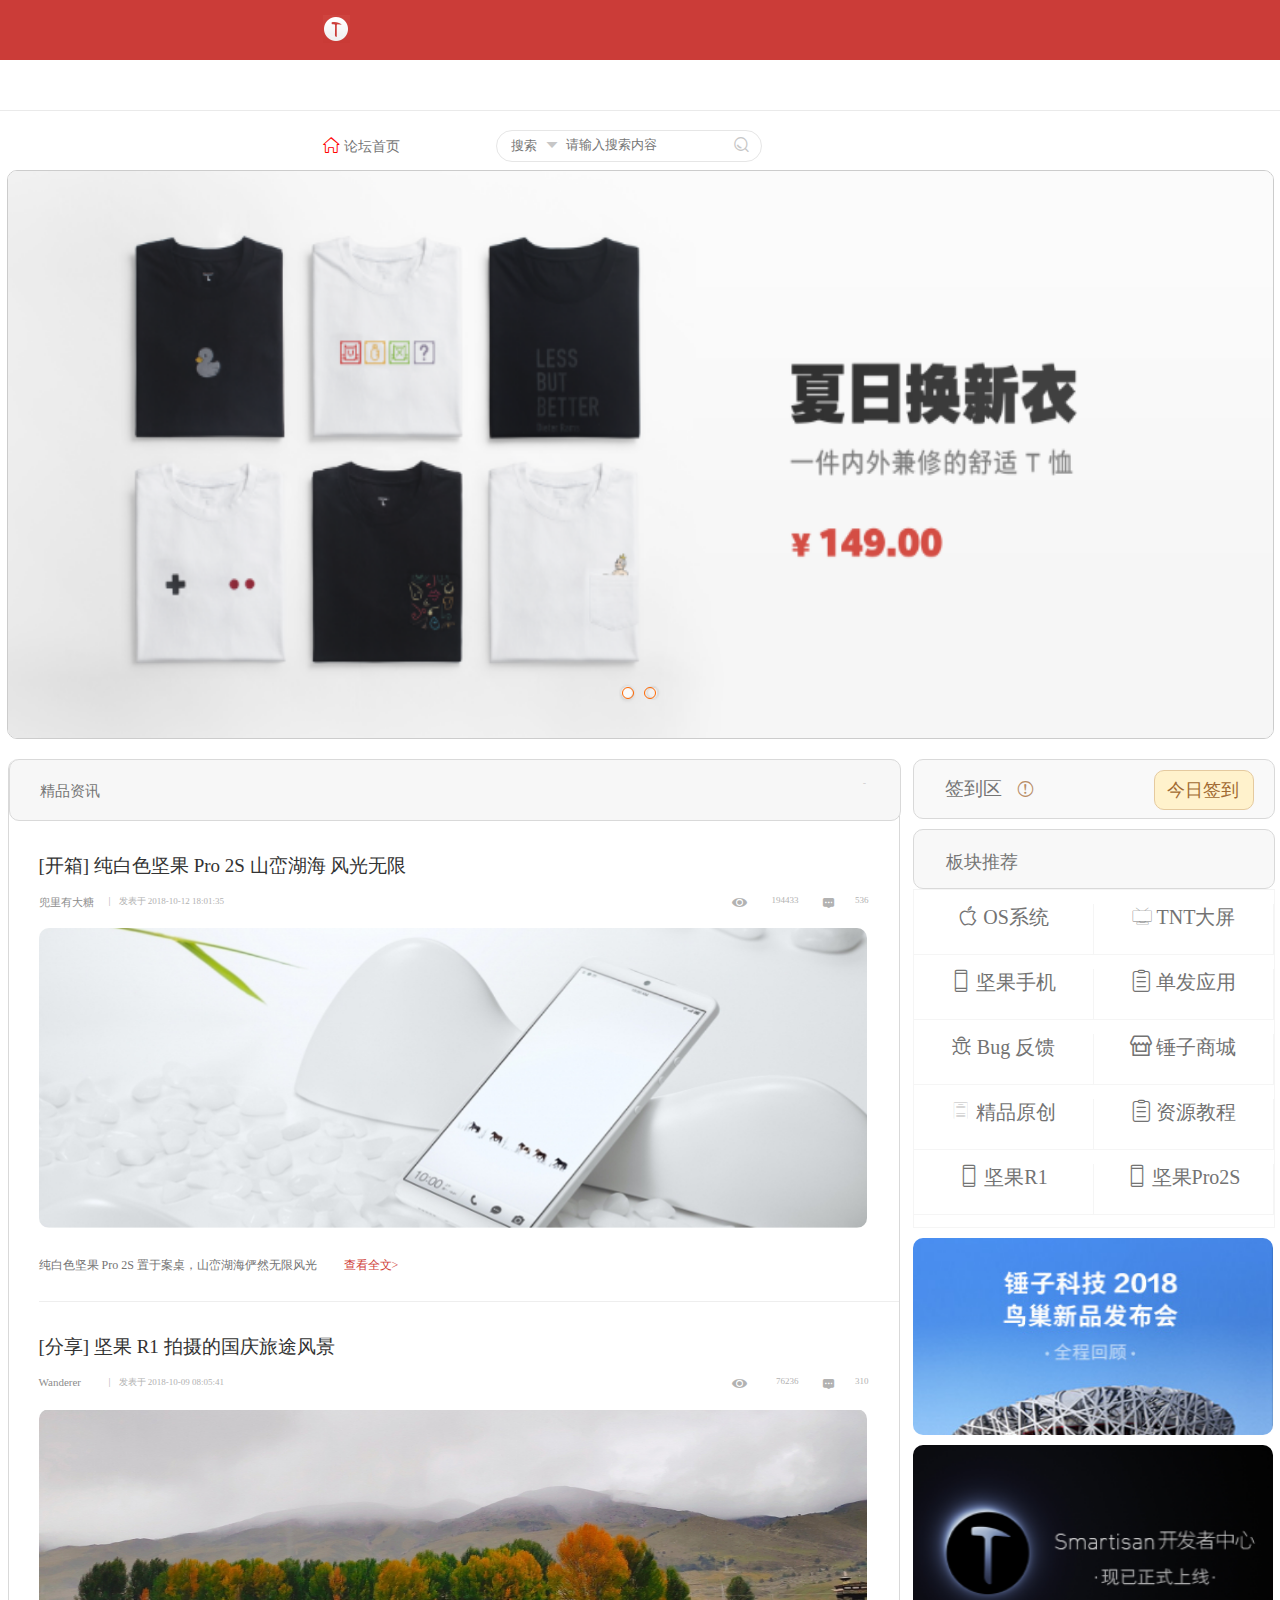
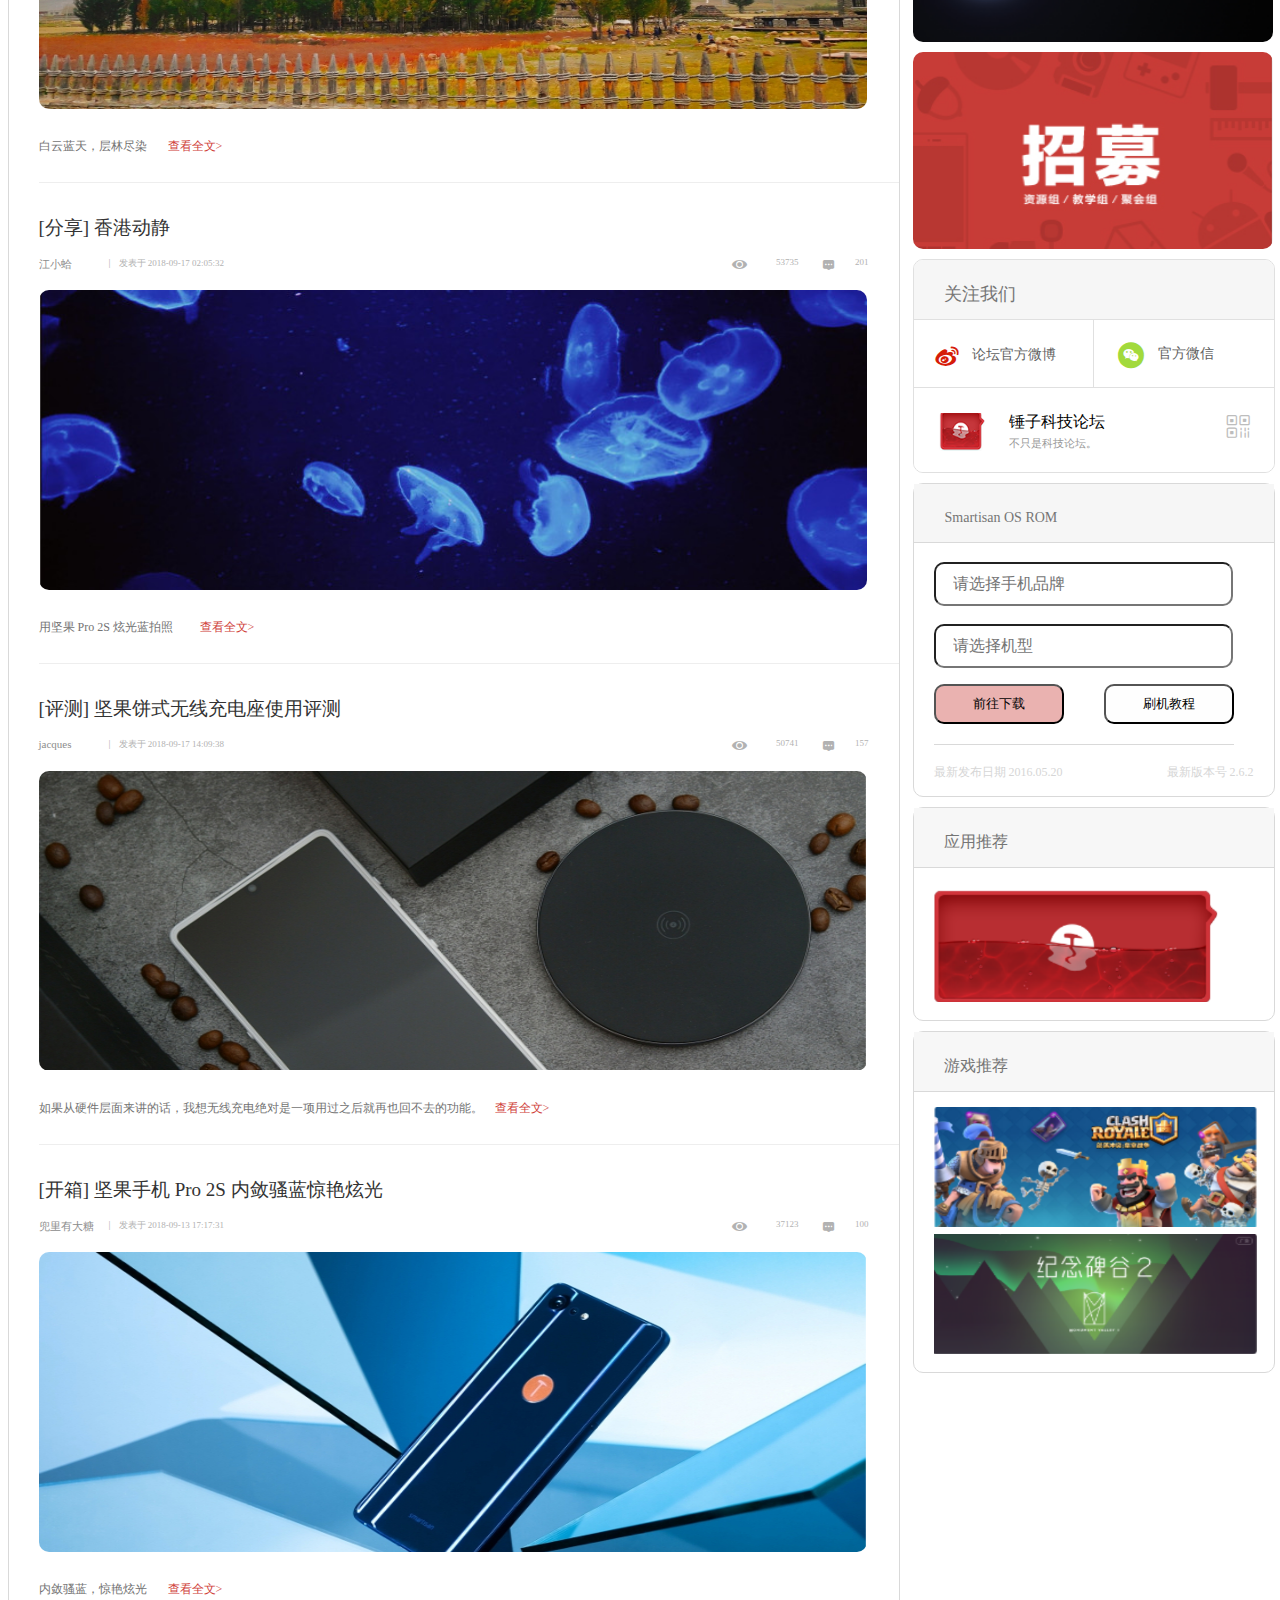
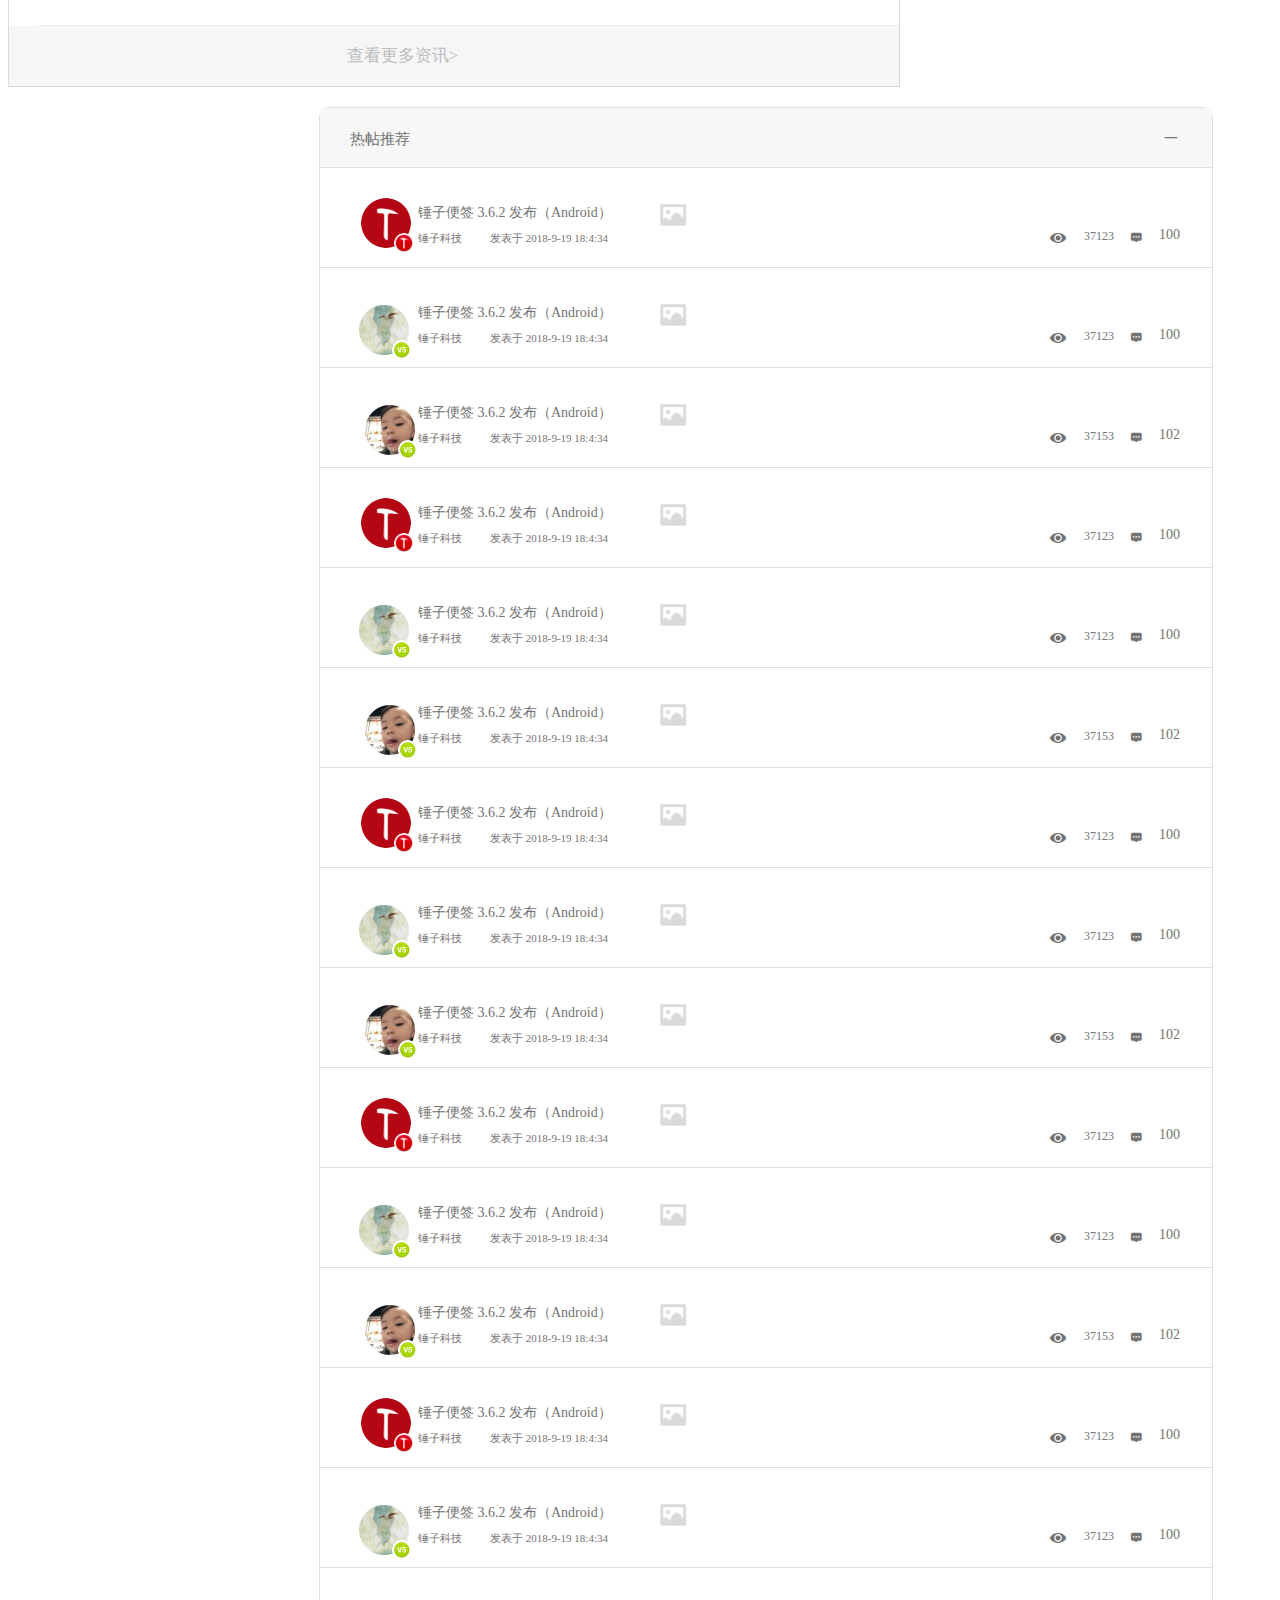
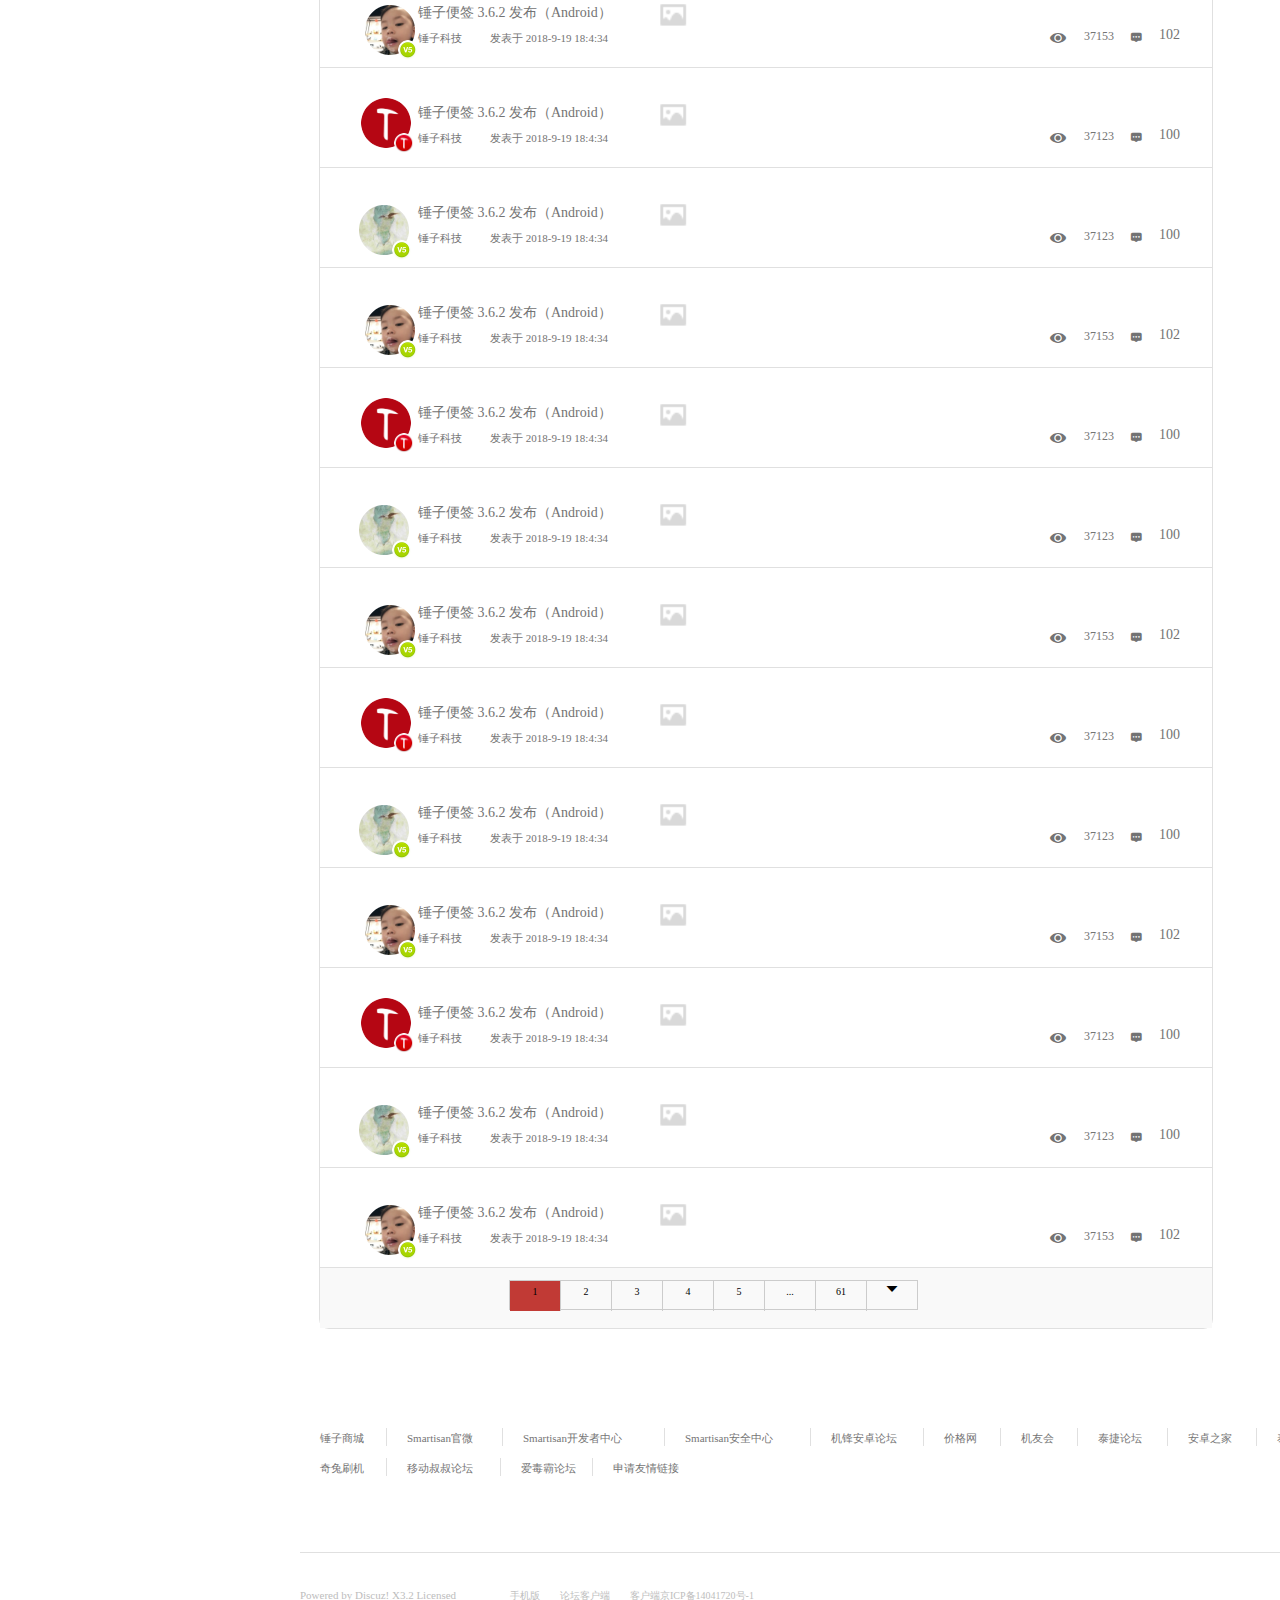
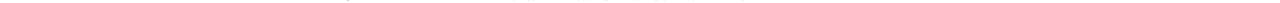
==== commit 3ecd8760: "2019-06-12" ====
--- a/indexlc.html
+++ b/indexlc.html
@@ -18,14 +18,13 @@
 <div class="top">
 	<div class="container">
 		<div class="container-piture">
-		 	<!-- <a href="http://bbs.smartisan.com/">锤子科技官方论坛</a> -->
 		 	<img src="images/8lc.png" alt="">
 		</div>
 		<ul class="container-left-list">
 			<li class="container-left-list-item">
 				<a href="#">论坛首页</a>
 			</li>
-			<li class="container-left-list-item">
+			<li class="container-left-list-item" id="forum">
 				<a href="#">论坛版块</a>
 			</li>
 			<li class="container-left-list-item">
@@ -67,29 +66,62 @@
 			</div>
 		</div>
 	</div>
+	<div class="list-content">
+		<div class="box">
+			<dl class="links-item">
+				<dt>产品区</dt>
+				<a href="#"><dd>Smartisan OS</dd></a>
+				<a href="#"><dd>Smartisan TNT</dd></a>
+				<a href="#"><dd>坚果 R1</dd></a>
+				<a href="#"><dd>坚果 Pro 2S</dd></a>
+				<a href="#"><dd>坚果 3</dd></a>
+				<a href="#"><dd>坚果 Pro 2</dd></a>
+				<a href="#"><dd>Smartisan M</dd></a>
+				<a href="#"><dd>Smartisan T</dd></a>
+				<a href="#"><dd>单发应用</dd></a>
+				<a href="#"><dd>技术支持</dd></a>
+			</dl>
+			<dl class="links-item">
+				<dt>精品区</dt>
+				<a href="#"><dd>摄影分享</dd></a>
+				<a href="#"><dd>资源教程</dd></a>
+				<a href="#"><dd>原创精华</dd></a>
+			</dl>
+			<dl class="links-item">
+				<dt>综合区</dt>
+			<a href="#"><dd>坚果手机</dd></a>
+				<a href="#"><dd>周边配件</dd></a>
+				<a href="#"><dd>科技之外</dd></a>
+				<a href="#"><dd>情怀背壳</dd></a>
+				<a href="#"><dd>跳蚤市场</dd></a>
+				<a href="#"><dd>聊天宝</dd></a>
+				<a href="#"><dd>地平线 8 号</dd></a>
+				<a href="#"><dd>畅呼吸</dd></a>
+			</dl>
+			<dl class="links-item">
+				<dt>资讯区</dt>
+				<a href="#"><dd>最新动态</dd></a>
+				<a href="#"><dd>最新活动</dd></a>
+				<a href="#"><dd>线下聚会</dd></a>
+				<a href="#"><dd>论坛事务</dd></a>
+			</dl>
+		</div>
+	</div>
 </div>
 <!-- 顶部导航栏结束 -->
 
 <!-- 手机展示区开始 -->
 <section class="phone">
 	<div class="container">
-		<div class="phone-container-top">
-			<div class="phone-container-picture">
-				<img src="images/phonelc.PNG" alt="">
-			</div>
-			<div class="phone-container-new">
-				<div class="name">坚果</div>
-				<div class="style">R1</div>
-				<div class="price">领劵最高减400元</div>
-				<div class="content">孔雀蓝全新配色，惊艳上市</div>
-				<div class="spical">劵后价￥</div>
-				<bold class="spical-price">2,9999</bold>
-				<strong class="spical-zi">起</strong>
-				<del class="spical-del">￥3,299    起</del>
-			</div>
+		<div class="phone-picture" id="coursel">
+			<!-- <img src="images/T.png" alt="">
+			<img src="images/phone.png" alt=""> -->
 		</div>
 		<div class="phone-container-bottom">
-			<div class="yuan"></div>
+			<ul>
+				<li></li>
+				<li></li>
+			</ul>
 		</div>
 	</div>
 </section>
@@ -737,4 +769,7 @@
 </section>
 <!-- 底部信息结束 -->
 </body>
+<script src="js/Coursellc.js"></script>
+<script src="js/animationlc.js"></script>
+<script src="js/indexlc.js"></script>
 </html>
--- a/css/indexlc.css
+++ b/css/indexlc.css
@@ -1,4 +1,5 @@
 .top{
+	position: relative;
 	/*height: 100px;*/
 	/*background: #cb3c38;*/
 	margin-bottom: 27px;
@@ -60,6 +61,47 @@
 	color: #ccccb0;
 	margin-left: 8px;
 	margin-right: 8px;
+}
+
+
+.top .list-content{
+	position: absolute;
+	top: 60px;
+	left: 0;
+	width: 100%;
+	height: 0px;
+	background-color: #fff;
+	z-index: 9;
+	overflow: hidden;
+	box-shadow: 2px 2px 10px rgb(0,0,0,0.2);
+}
+.top .list-content .box{
+	width: 1090px;
+	margin: 30px auto;
+	margin-right: 100px;
+	
+}
+.top .list-content .box .links-item{
+	float: left;
+	margin-right: 60px;
+}
+.top .list-content .box .links-item dt{
+	margin-bottom: 20px;
+	color: #000;
+	font-size: 15px;
+}
+.top .list-content .box .links-item{
+	border-right: 1px solid #ccc;
+	padding-right: 50px;
+}
+.top .list-content .box .links-item:nth-child(4){
+	border-right: none;
+
+}
+.top .list-content .box .links-item dd{
+	margin-bottom: 10px;
+	color: #757575;
+	font-size: 13px;
 }
 .top .bottom{
 	width: 100%;
@@ -83,6 +125,9 @@
 	color: #757575;
 	font-size: 14px;
 }
+.top .bottom-left-area a:hover{
+	text-decoration: underline;
+}
 .top .bottom-right-area{
 	position: relative;
 	float: right; 
@@ -131,108 +176,42 @@
 	margin-bottom: 20px;
 }
 .phone .container{
+	position: relative;
 	width: 1265px;
-	height: 576px;
+	height: 567px;
+	overflow: hidden;
 	border: 1px solid #cccccc;
 	border-radius: 10px;
 }
-.phone .container .phone-container-top{
-	position: relative;
-	width: 100%;
-	height: 380px;
-	background:#f1f1f1; 
-}
-.phone .container .phone-container-picture{
-	position: absolute;
-	top: 55px;
-	left: 205px;
-}
-.phone .container .phone-container-new{
-	float: right;
-	width: 900px;
-	position: relative;
-}
-.phone .container .phone-container-new .name{
+.phone .container .phone-picture{
+	width: 100%;
+	height: 100%;	
+}
+.phone .container .phone-picture img{
+	position: absolute;
+	top:0;
+	left: 0;
+	width: 100%;
+	height: 100%;
+	
+}
+/*.phone .container .phone-picture img:nth-child(1){
+	z-index:3;
+}*/
+.phone .container .phone-container-bottom{
+	position: absolute;
+	left: 614px;
+	bottom: 39px;
+	z-index: 99;
+}
+.phone .container .phone-container-bottom li{
 	float: left;
-	font-size: 65px;
-	height: 65px;
-	line-height: 65px;
-	margin-top: 157px;
-	color: #323232;
-	margin-left: 200px;
-	margin-right: 20px;
-}
-.phone .container .phone-container-new .style{
-	float: left;
-	font-size: 55px;
-	height: 55px;
-	line-height: 55px;
-	margin-top: 162px;
-	color: #cd010e;
-	margin-right: 36px;
-}
-.phone .container .phone-container-new .price{
-	float: left;
-	font-size: 24px;
-	width: 244px;
-	height: 46px;
-	line-height: 46px;
-	color: #fff;
-	text-align: center;
-	margin-top: 167px;
-	border-radius: 10px;
-	background: #cd010e;
-}
-.phone .container .phone-container-new .content{
-	position: absolute;
-	top: 240px;
-	left: 200px;
-	font-size: 37px;
-	color: #313131;
-
-}
-.phone .container .phone-container-new .spical{
-	position: absolute;
-	left: 200px;
-	top: 328px;
-	font-size: 28px;
-	color: #d7010f;
-}
-.phone .container .phone-container-new .spical-price{
-	position: absolute;
-	top: 325px;
-	left: 320px;
-	font-size: 34px;
-	color:#d7010f; 
-}
-.phone .container .phone-container-new .spical-zi{
-	position: absolute;
-	top: 330px;
-	left: 445px;
-	font-size: 26px;
-	color: #b1b1b1;
-}
-.phone .container .phone-container-new .spical-del-zi{
-	position: absolute;
-	top: 335px;
-	left: 578px;
-	font-size: 19px;
-	color:#b1b1b1;
-}
-.phone .container .phone-container-new .spical-del{
-	position: absolute;
-	top: 335px;
-	left: 494px;
-	font-size:21px; 
-	color:#b1b1b1;
-}
-.phone .phone-container-bottom{
-	border: 1px solid #dfdfdf;
-	width: 9px;
-	height: 9px;
-	margin-top: 147px;
-	margin-left: 632px;
+	width: 10px;
+	height: 10px;
+	border: 1px solid #ff6700;
 	border-radius: 50%;
+	margin-right: 10px;
+	
 }
 /*精品资讯开始*/
 .content .container{
@@ -1101,6 +1080,9 @@
 	line-height: 18px;
 	margin-left: 20px;
 }
+.bottom .bottom-list li:hover a{
+	color: red;
+}
 .bottom .bottom-list .name{
 	font-size: 11px;
 	color: #757575;
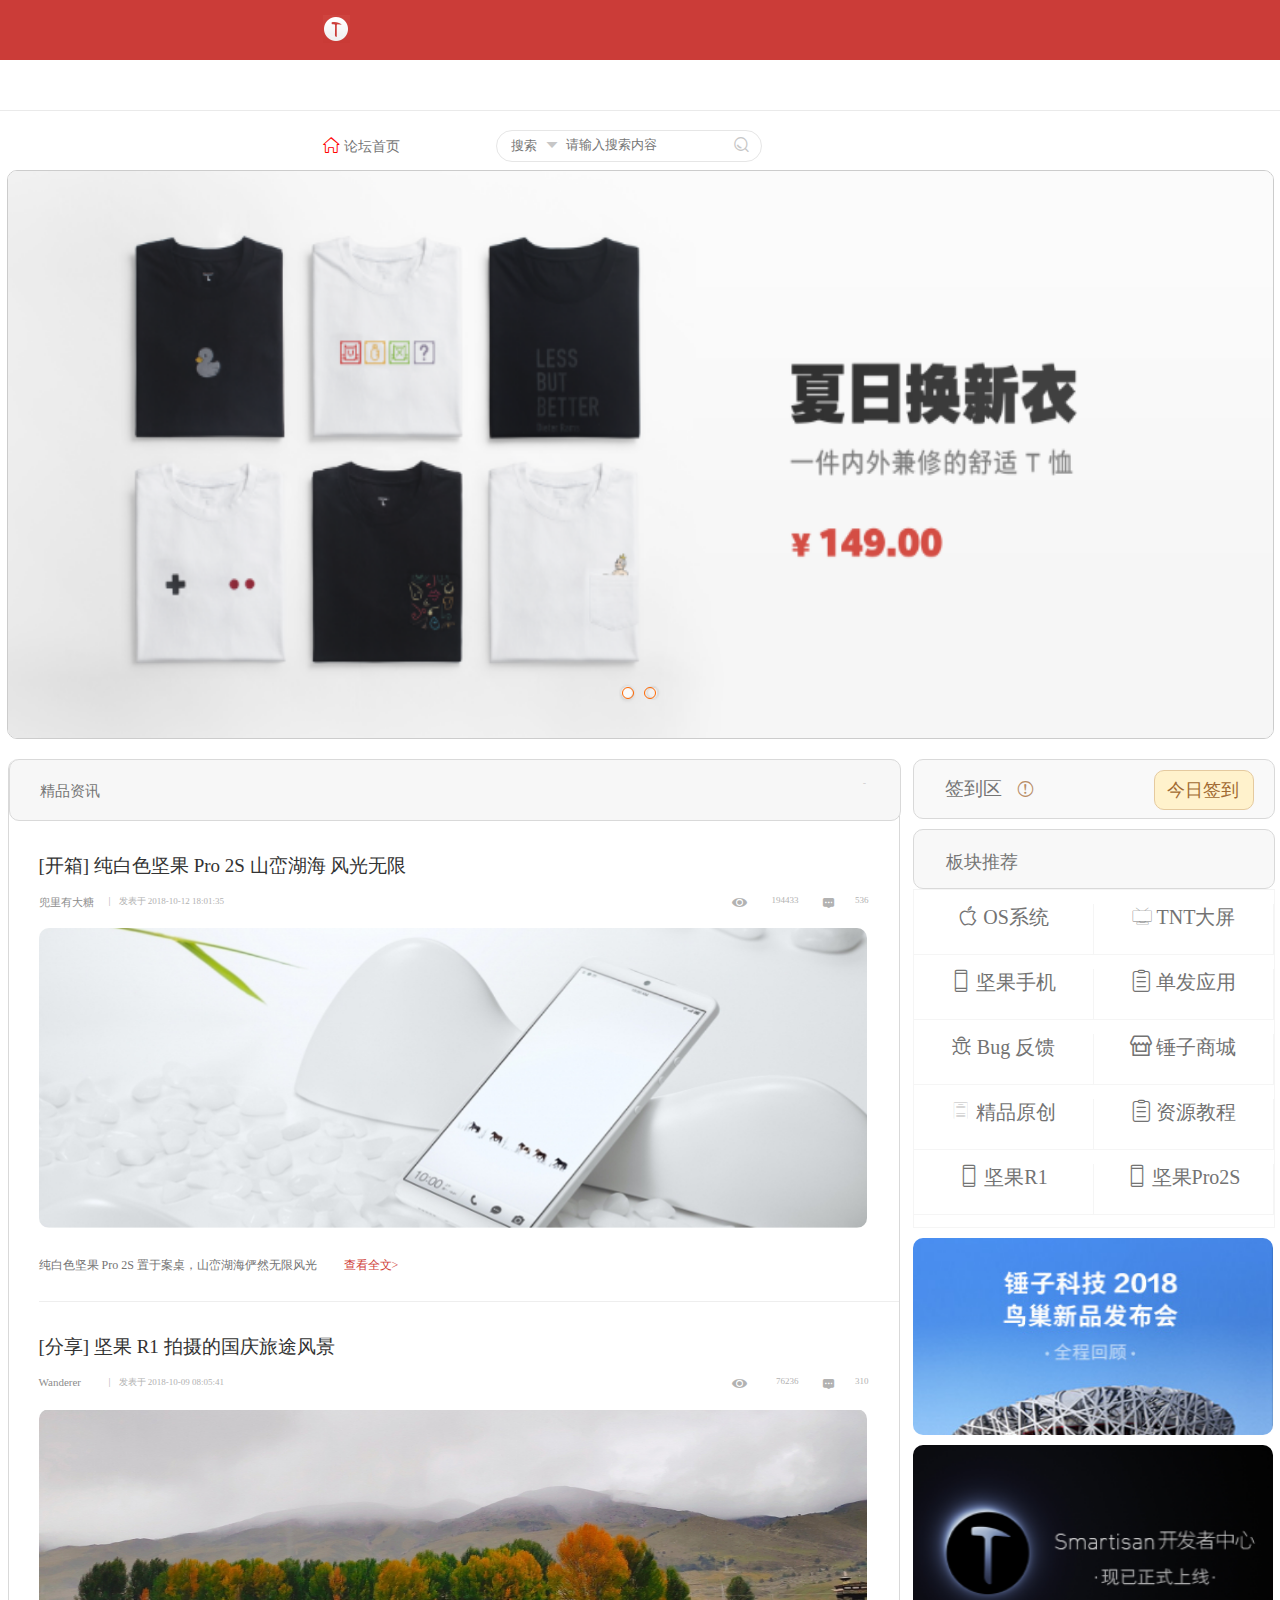
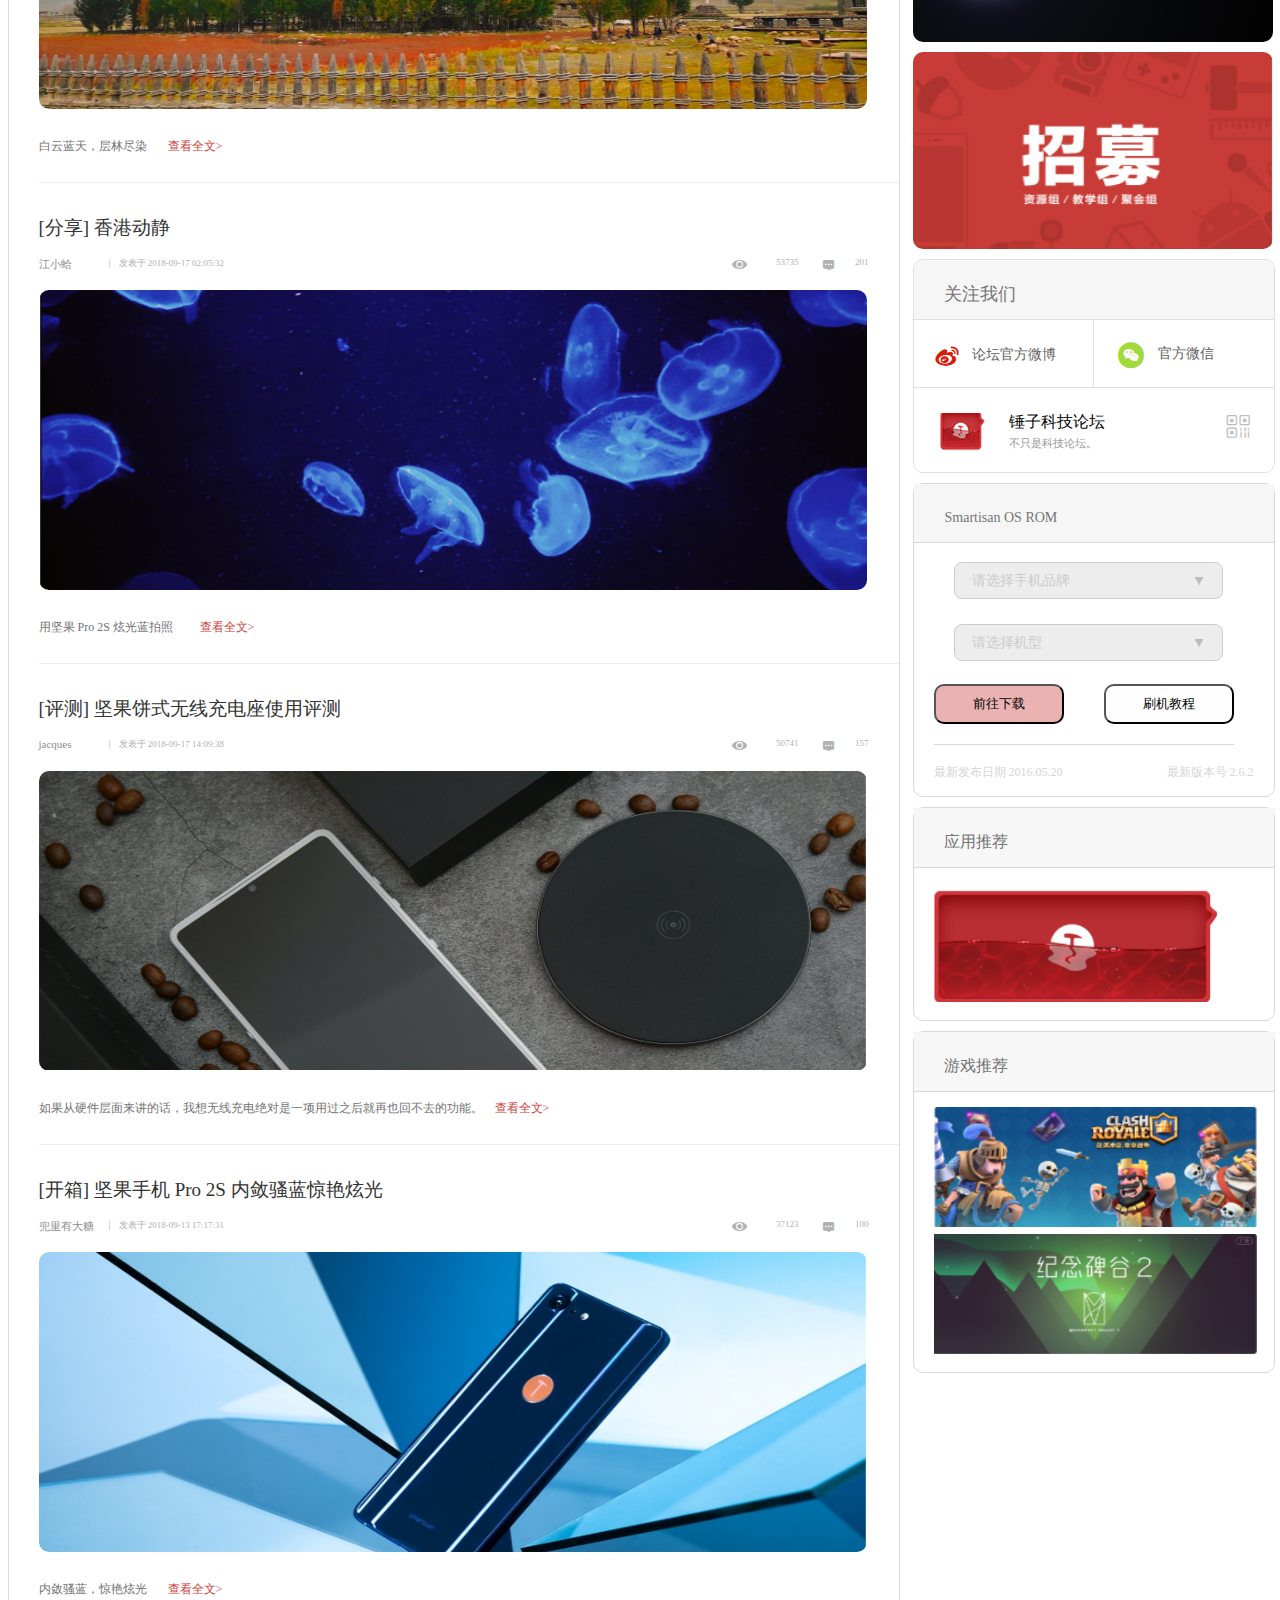
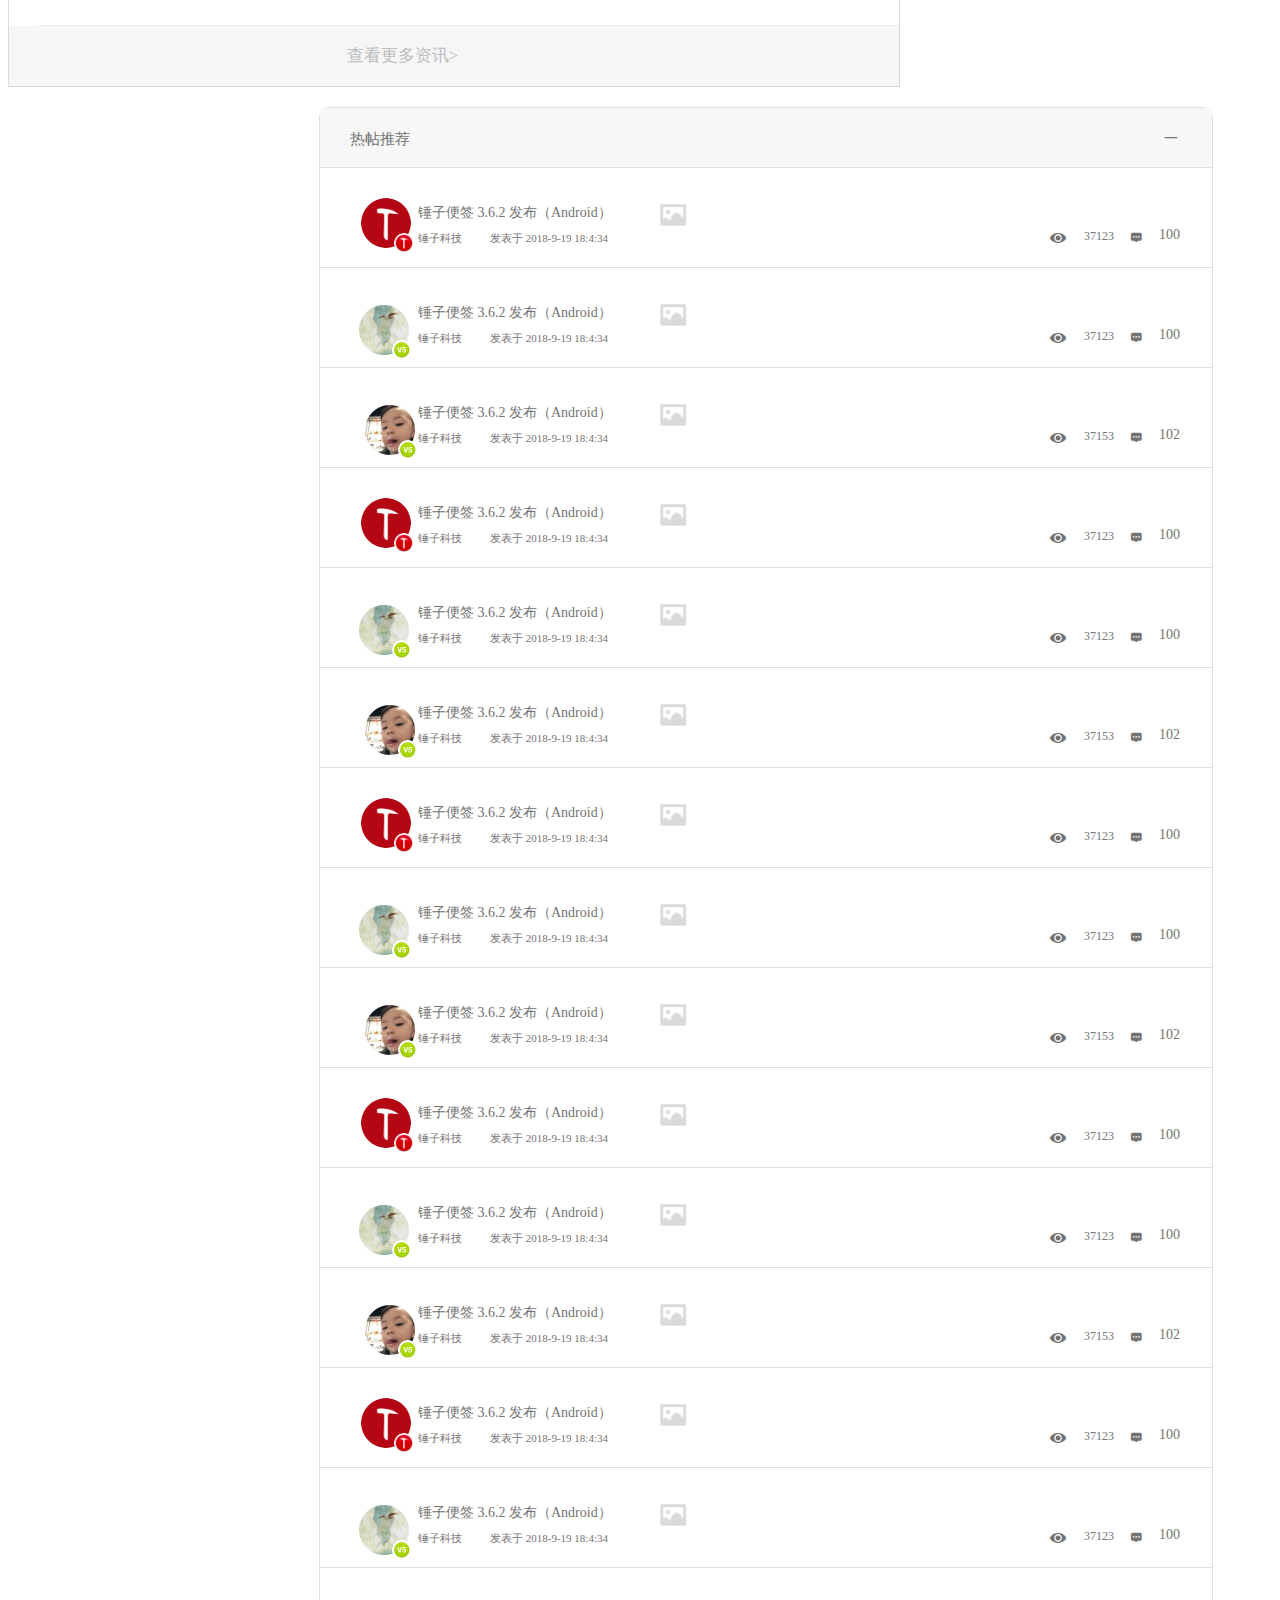
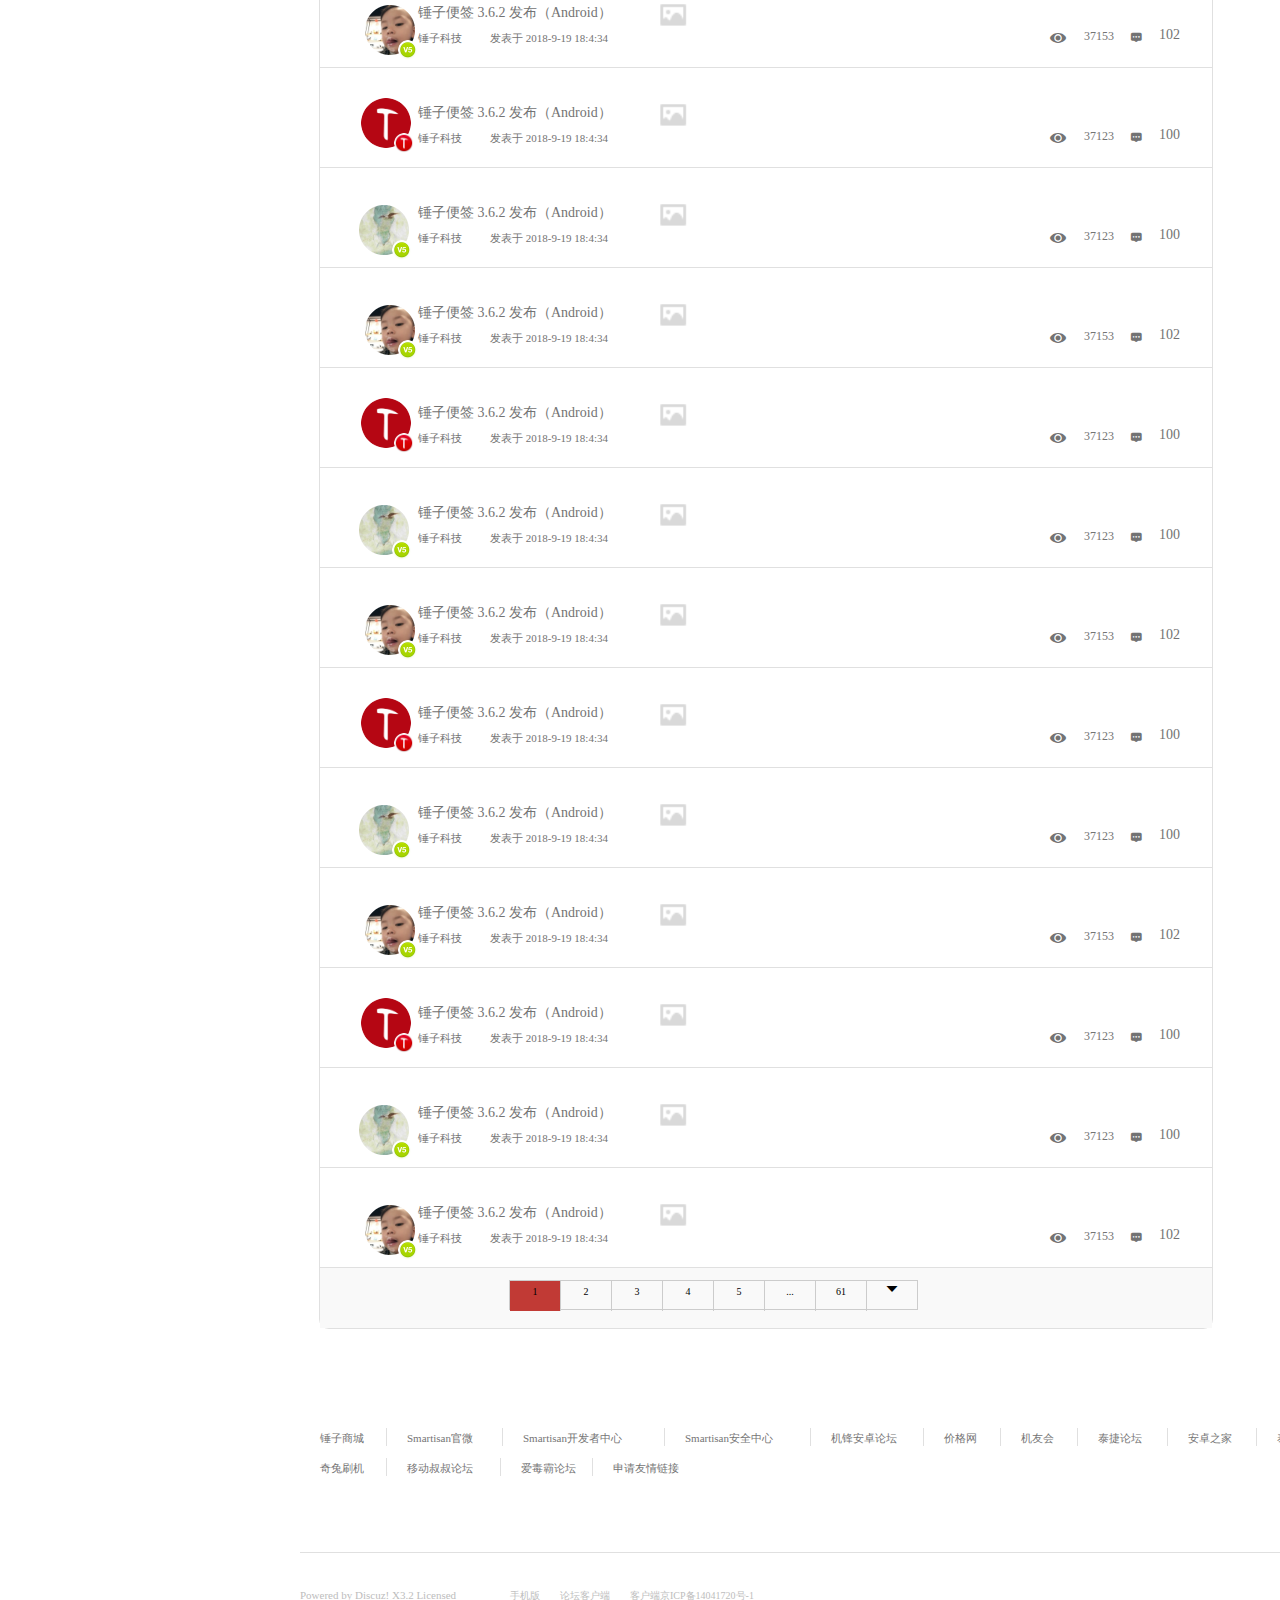
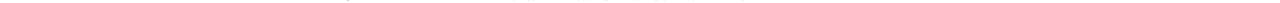
==== commit 09422dec: "xin" ====
--- a/indexlc.html
+++ b/indexlc.html
@@ -2,6 +2,7 @@
 <html lang="en">
 <head>
 	<meta charset="UTF-8">
+	<meta name="viewport" content="width=device-width, initial-scale=1" />
 	<meta http-equiv="Content-Type" content="text/html; charset=utf-8" />
 	<meta http-equiv="Content-Type" content="text/html; charset=utf-8" />
 	<meta name="keywords" content="锤子科技论坛,锤子手机,smartisan" />
@@ -28,7 +29,7 @@
 				<a href="#">论坛版块</a>
 			</li>
 			<li class="container-left-list-item">
-				<a href="#">官方网站</a>
+				<a href="./js/index.html">官方网站</a>
 			</li>
 			<li class="container-left-list-item">
 				<a href="#">在线商城</a>
@@ -129,7 +130,7 @@
 
 <!-- 精品资讯开始 -->
 <section class="content">
-		<div class="container">
+	<div class="container">
 			<div class="container-left">
 				<div class="container-left-top">
 					<p>精品资讯</p>
@@ -320,8 +321,71 @@
 				<div class="container-right-rom">
 					<div class="container-right-rom-title">
 						<p class="container-right-rom-title-content">Smartisan OS ROM</p>
-						<input type="text" class="input1" placeholder="请选择手机品牌">
-						<input type="text" class="input2" placeholder="请选择机型">
+						<div class="input1">
+							<p>请选择手机品牌</p>
+							<img src="images/sanjiao.jpg" alt="">
+						</div>
+			
+						<div class="phone-style">
+							<ul>
+								<li>
+									<div>
+										<p>请选择手机品牌</p>
+										<img src="images/zhengsan.jpg" alt="">
+									</div>
+								</li>
+								<li>
+									<a href="javascript:;">
+										<img src="images/xiaomilc.jpg" alt="">
+										<span>小米</span>
+									</a>
+								</li>
+								<li>
+									<a href="javascript:;">
+										<img src="images/yijialc.jpg" alt="">
+										<span>一加</span>
+									</a>
+								</li>
+								<li>
+									<a href="javascript:;">
+										<img src="images/ns.jpg" alt="">
+										<span>Nexus</span>
+									</a>
+								</li>
+								<li>
+									<a href="javascript:;">
+										<img src="images/sanxinglc1.jpg" alt="">
+										<span>三星</span>
+									</a>
+								</li>
+							</ul>
+						</div>
+						<!-- <input type="text" class="input2" placeholder="请选择机型"> -->
+						<div class="input2">
+							<p>请选择机型</p>
+							<img src="images/sanjiao.jpg" alt="">
+						</div>
+						<div class="phone-style2">
+							<ul>
+								<li>
+									<div class="input2">
+										<p>请选择机型</p>
+										<img src="images/zhengsan.jpg" alt="">
+								</div>
+								</li>
+								<li>
+									<a href="javascript:;">
+										<p>小米手机3</p>
+									</a>
+								</li>
+								<li>
+									<a href="javascript:;">
+										<p>小米手机4</p>
+									</a>
+								</li>
+							</ul>
+						</div>
+
 						<div class="button">
 							<button class="dowlod">前往下载</button>
 							<button class="shuaji">刷机教程</button>	
@@ -352,7 +416,7 @@
 					</div>
 				</div>
 			</div>
-		</div>
+	</div>
 </section>
 <!-- 精品资讯结束 -->
 <!-- 热帖推荐开始 -->
--- a/css/indexlc.css
+++ b/css/indexlc.css
@@ -1,7 +1,5 @@
 .top{
 	position: relative;
-	/*height: 100px;*/
-	/*background: #cb3c38;*/
 	margin-bottom: 27px;
 }
 .top .container{
@@ -11,7 +9,6 @@
 }
 .top .container .container-piture{
 	float: left;
-	/*background: green;*/
 	height: 60px;
 	width: 458px;
 	box-sizing: border-box;
@@ -71,7 +68,7 @@
 	width: 100%;
 	height: 0px;
 	background-color: #fff;
-	z-index: 9;
+	z-index: 999;
 	overflow: hidden;
 	box-shadow: 2px 2px 10px rgb(0,0,0,0.2);
 }
@@ -657,27 +654,63 @@
 	font-size: 14px;
 	color:#757575;
 }
+
+
+
+/*hezi*/
+
+
 .content .container .container-right .container-right-rom .input1{
 	position: absolute;
 	top: 78px;
-	left: 20px;
-	width: 278px;
-	height: 40px;
-	border-radius: 10px;
+	left: 40px;
+	width: 250px;
+	height: 35px;
+	line-height: 35px;
+	border: 1px solid #ccc;
+	border-radius: 8px;
 	padding-left: 17px;
 	outline: none;
-	cursor: pointer;
+	background-color: #ededed;
+	cursor: pointer;
+}
+.content .container .container-right .container-right-rom .input1 p{
+	color: #ccc;
+	font-size: 14px;
+}
+.content .container .container-right .container-right-rom .input1 img{
+	position: absolute;
+	top: 14px;
+	left: 240px;
+	width: 8px;
+	height: 8px;
 }
 .content .container .container-right .container-right-rom .input2{
 	position: absolute;
 	top: 140px;
-	left: 20px;
-	width: 278px;
-	height: 40px;
-	border-radius: 10px;
+	left: 40px;
+	width: 250px;
+	height: 35px;
+	line-height: 35px;
+	border: 1px solid #ccc;
+	background-color: #ededed;
+	border-radius: 8px;
 	padding-left: 17px;
-	outline: none;
-	cursor: pointer;
+	cursor: pointer;
+	overflow: hidden;
+	z-index: 99;
+	/*display: none;*/
+}
+.content .container .container-right .container-right-rom .input2 p{
+	color: #ccc;
+	font-size: 14px;
+}
+.content .container .container-right .container-right-rom .input2 img{
+	position: absolute;
+	top: 14px;
+	left: 240px;
+	width: 8px;
+	height: 8px;
 }
 .content .container .container-right .container-right-rom .button{
 	position: absolute;
@@ -723,6 +756,104 @@
 	font-size:12px; 
 	color:#d6d6d6;
 }
+
+
+
+.content .container .container-right .container-right-rom .phone-style{
+	position: absolute;
+	top: 78px;
+	left: 40px;
+	width: 250px;
+	height: 200px;
+	z-index: 999;
+	display: none;
+}
+.content .container .container-right .container-right-rom .phone-style ul{
+	position: relative;
+	width: 270px;
+	height: 180px;
+	background-color: #fff;
+	border: 1px solid #ccc;
+	border-radius: 8px;
+	overflow: hidden;
+	transition: all 2s;
+}
+.content .container .container-right .container-right-rom .phone-style ul p{
+	margin-left: 18px;
+	color: #ccc;
+	font-size: 14px;
+}
+.content .container .container-right .container-right-rom .phone-style ul div img{
+	position: absolute;
+	top: 14px;
+	left: 231px;
+	width: 8px;
+	height: 8px;
+}
+.content .container .container-right .container-right-rom .phone-style li a{
+	color: #ccc;
+}
+.content .container .container-right .container-right-rom .phone-style li{
+	line-height: 35px;
+	width: 100%;
+	height: 35px;
+	border-bottom: 1px solid #ccc;
+}
+.content .container .container-right .container-right-rom .phone-style li span{
+	margin-left: 135px;
+	font-size: 13px;
+}
+.content .container .container-right .container-right-rom .phone-style li img{
+	margin-left: 10px;
+}
+
+
+.content .container .container-right .container-right-rom .phone-style2{
+	position: absolute;
+	top: 139px;
+	left: 40px;
+	width: 250px;
+	height: 107px;
+	z-index: 9;
+}
+.content .container .container-right .container-right-rom .phone-style2 ul div{
+	position: absolute;
+	top: 0;
+	left: 0;
+	width: 270px;
+	height: 35px;
+	border: none;
+	background-color: #fff;
+}
+.content .container .container-right .container-right-rom .phone-style2 ul{
+	position: relative;
+	width: 270px;
+	height: 107px;
+	background-color: #fff;
+	border: 1px solid #ccc;
+	border-radius: 8px;
+	overflow: hidden;
+	transition: all 2s;
+	display: none;
+}
+.content .container .container-right .container-right-rom .phone-style2 ul li{
+	line-height: 35px;
+	width: 100%;
+	height: 35px;
+	border-bottom: 1px solid #ccc;
+}
+.content .container .container-right .container-right-rom .phone-style2 ul li a p{
+	margin-left: 18px;
+	font-size: 14px;
+	color:#858585;
+}
+
+
+
+
+
+
+
 .content .container .container-right .apply{
 	position: relative;
 	width: 100%;
